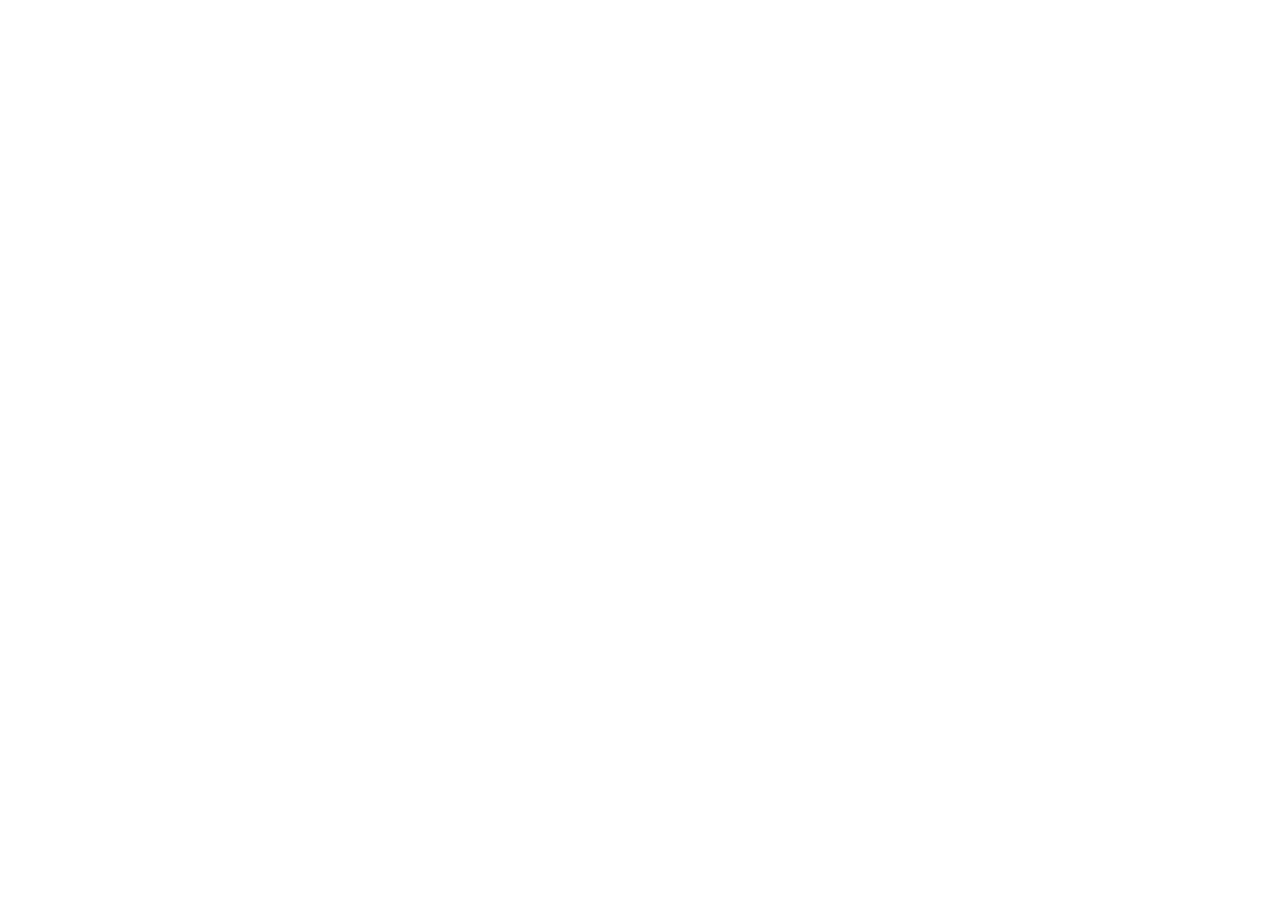
==== contact.html @ d3e40487 "Init : création du dépôt, arborescence des fichiers et structure html de base" ====
<!DOCTYPE html>
<html lang="fr">
<head>
<meta charset="UTF-8">
<meta name="viewport" content="width=device-width, initial-scale=1.0">
<title>AfriConnectSummit — contact</title>
<link rel="stylesheet" href="css/style.css">
</head>
<body>
<!-- Le contenu de la page sera ajoute ici -->
<script
src="https://cdn.jsdelivr.net/npm/bootstrap@5.3.0/dist/js/bootstrap.bundle.min.js"
></script>
<!-- Votre script JavaScript -->
<script src="js/main.js"></script>
</body>
</html>
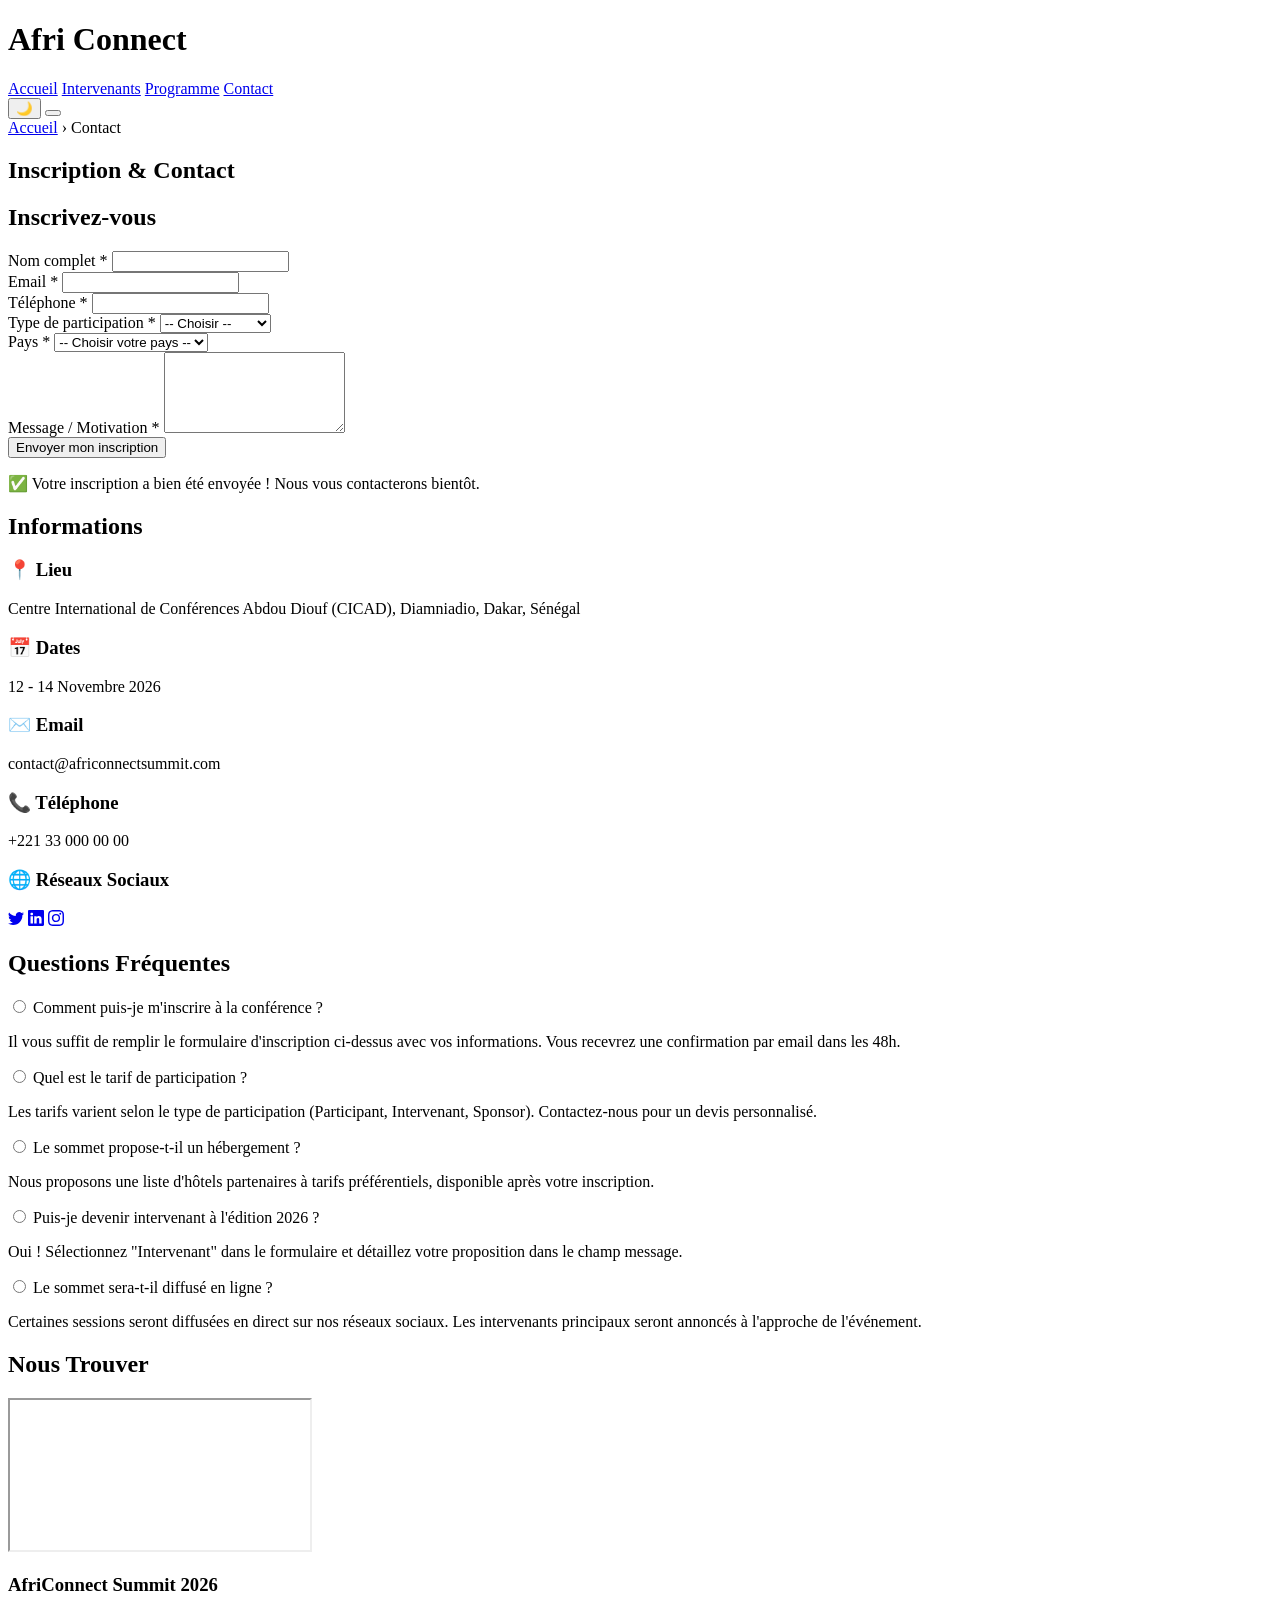
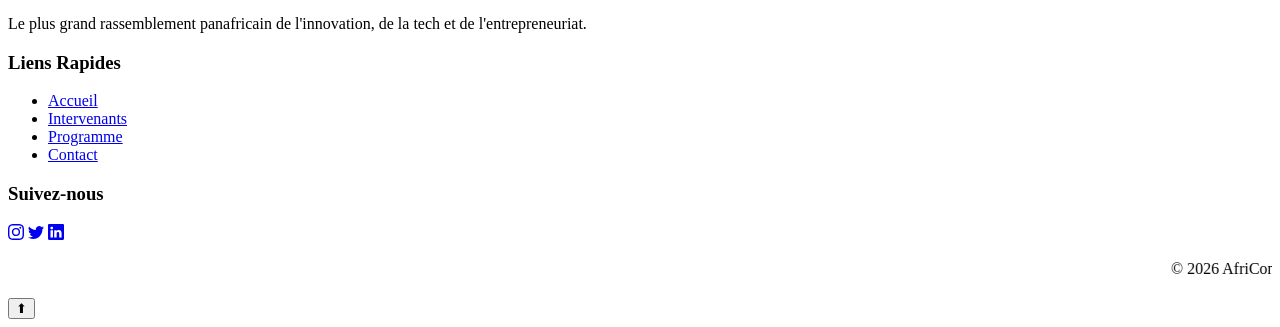
==== commit 17000c28: "HTML : structure complète des 5 pages avec sections et contenu texte" ====
--- a/contact.html
+++ b/contact.html
@@ -8,6 +8,300 @@
 </head>
 <body>
 <!-- Le contenu de la page sera ajoute ici -->
+ <header class="navbar" id="navbar">
+  <div class="navbar-container">
+
+    <!-- Logo -->
+     <!-- <img src="images/lg1.jpg.jpeg " width="70" height="70" alt=""> -->
+    <h1>Afri Connect</h1>
+
+    <!-- Liens de navigation (desktop) -->
+    <nav class="navbar-links" id="navbar-links">
+      <a href="index.html" class="nav-link active">Accueil</a>
+      <a href="intervenants.html" class="nav-link">Intervenants</a>
+      <a href="programme.html" class="nav-link">Programme</a>
+      <a href="contact.html" class="nav-link">Contact</a>
+    </nav>
+
+    <!-- Actions à droite : toggle theme + burger -->
+    <div class="navbar-actions">
+      <button class="theme-toggle" id="theme-toggle" aria-label="Changer de thème">
+        🌙
+      </button>
+
+      <button class="burger" id="burger" aria-label="Ouvrir le menu">
+        <span></span>
+        <span></span>
+        <span></span>
+      </button>
+    </div>
+
+  </div>
+</header>
+
+<section class="hero-interne" id="hero-interne">
+  <div class="hero-interne-contenu">
+     <nav class="fil-ariane" aria-label="fil d'ariane">
+      <a href="index.html">Accueil</a>
+      <span class="separateur-fil-ariane">›</span>
+      <span class="page-actuelle">Contact</span>
+    </nav>
+    <h1 class="hero-interne-titre">Inscription & Contact</h1>
+
+   
+  </div>
+</section>
+
+<section class="section-inscription" id="section-inscription">
+  <div class="conteneur-inscription">
+
+    <!-- Colonne gauche : formulaire -->
+    <div class="colonne-formulaire">
+      <h2>Inscrivez-vous</h2>
+
+      <form id="formulaire-inscription" novalidate>
+
+        <div class="groupe-champ">
+          <label for="nom-complet">Nom complet <span class="requis">*</span></label>
+          <input type="text" id="nom-complet" name="nom-complet" required>
+          <span class="message-erreur" id="erreur-nom"></span>
+        </div>
+
+        <div class="groupe-champ">
+          <label for="email">Email <span class="requis">*</span></label>
+          <input type="email" id="email" name="email" required>
+          <span class="message-erreur" id="erreur-email"></span>
+        </div>
+
+        <div class="groupe-champ">
+          <label for="telephone">Téléphone <span class="requis">*</span></label>
+          <input type="tel" id="telephone" name="telephone" required>
+          <span class="message-erreur" id="erreur-telephone"></span>
+        </div>
+
+        <div class="groupe-champ">
+          <label for="type-participation">Type de participation <span class="requis">*</span></label>
+          <select id="type-participation" name="type-participation" required>
+            <option value="">-- Choisir --</option>
+            <option value="participant">Participant</option>
+            <option value="intervenant">Intervenant</option>
+            <option value="sponsor">Sponsor</option>
+            <option value="media">Média / Presse</option>
+          </select>
+          <span class="message-erreur" id="erreur-participation"></span>
+        </div>
+
+        <div class="groupe-champ">
+          <label for="pays">Pays <span class="requis">*</span></label>
+          <select id="pays" name="pays" required>
+            <option value="">-- Choisir votre pays --</option>
+            <option value="senegal">Sénégal</option>
+            <option value="ghana">Ghana</option>
+            <option value="cote-ivoire">Côte d'Ivoire</option>
+            <option value="nigeria">Nigeria</option>
+            <option value="mali">Mali</option>
+            <option value="kenya">Kenya</option>
+            <option value="afrique-sud">Afrique du Sud</option>
+            <option value="maroc">Maroc</option>
+            <option value="cameroun">Cameroun</option>
+            <option value="rwanda">Rwanda</option>
+          </select>
+          <span class="message-erreur" id="erreur-pays"></span>
+        </div>
+
+        <div class="groupe-champ">
+          <label for="message">Message / Motivation <span class="requis">*</span></label>
+          <textarea id="message" name="message" rows="5" required></textarea>
+          <span class="message-erreur" id="erreur-message"></span>
+        </div>
+
+        <button type="submit" class="cta-button">Envoyer mon inscription</button>
+
+        <p class="message-succes" id="message-succes">
+          ✅ Votre inscription a bien été envoyée ! Nous vous contacterons bientôt.
+        </p>
+
+      </form>
+    </div>
+
+    <!-- Colonne droite : informations -->
+    <div class="colonne-informations">
+      <h2>Informations</h2>
+
+      <div class="bloc-info">
+        <h3>📍 Lieu</h3>
+        <p>Centre International de Conférences Abdou Diouf (CICAD), Diamniadio, Dakar, Sénégal</p>
+      </div>
+
+      <div class="bloc-info">
+        <h3>📅 Dates</h3>
+        <p>12 - 14 Novembre 2026</p>
+      </div>
+
+      <div class="bloc-info">
+        <h3>✉️ Email</h3>
+        <p>contact@africonnectsummit.com</p>
+      </div>
+
+      <div class="bloc-info">
+        <h3>📞 Téléphone</h3>
+        <p>+221 33 000 00 00</p>
+      </div>
+
+      <div class="bloc-info">
+        <h3>🌐 Réseaux Sociaux</h3>
+        <div class="reseaux-sociaux">
+         
+          <a href="#" class="icone-sociale" aria-label="Twitter"><svg xmlns="http://www.w3.org/2000/svg" width="16" height="16" fill="currentColor" class="bi bi-twitter" viewBox="0 0 16 16">
+  <path d="M5.026 15c6.038 0 9.341-5.003 9.341-9.334q.002-.211-.006-.422A6.7 6.7 0 0 0 16 3.542a6.7 6.7 0 0 1-1.889.518 3.3 3.3 0 0 0 1.447-1.817 6.5 6.5 0 0 1-2.087.793A3.286 3.286 0 0 0 7.875 6.03a9.32 9.32 0 0 1-6.767-3.429 3.29 3.29 0 0 0 1.018 4.382A3.3 3.3 0 0 1 .64 6.575v.045a3.29 3.29 0 0 0 2.632 3.218 3.2 3.2 0 0 1-.865.115 3 3 0 0 1-.614-.057 3.28 3.28 0 0 0 3.067 2.277A6.6 6.6 0 0 1 .78 13.58a6 6 0 0 1-.78-.045A9.34 9.34 0 0 0 5.026 15"/>
+</svg></a>
+          <a href="#" class="icone-sociale" aria-label="LinkedIn"><svg xmlns="http://www.w3.org/2000/svg" width="16" height="16" fill="currentColor" class="bi bi-linkedin" viewBox="0 0 16 16">
+  <path d="M0 1.146C0 .513.526 0 1.175 0h13.65C15.474 0 16 .513 16 1.146v13.708c0 .633-.526 1.146-1.175 1.146H1.175C.526 16 0 15.487 0 14.854zm4.943 12.248V6.169H2.542v7.225zm-1.2-8.212c.837 0 1.358-.554 1.358-1.248-.015-.709-.52-1.248-1.342-1.248S2.4 3.226 2.4 3.934c0 .694.521 1.248 1.327 1.248zm4.908 8.212V9.359c0-.216.016-.432.08-.586.173-.431.568-.878 1.232-.878.869 0 1.216.662 1.216 1.634v3.865h2.401V9.25c0-2.22-1.184-3.252-2.764-3.252-1.274 0-1.845.7-2.165 1.193v.025h-.016l.016-.025V6.169h-2.4c.03.678 0 7.225 0 7.225z"/>
+</svg></a>
+          <a href="#" class="icone-sociale" aria-label="Instagram"><svg xmlns="http://www.w3.org/2000/svg" width="16" height="16" fill="currentColor" class="bi bi-instagram" viewBox="0 0 16 16">
+  <path d="M8 0C5.829 0 5.556.01 4.703.048 3.85.088 3.269.222 2.76.42a3.9 3.9 0 0 0-1.417.923A3.9 3.9 0 0 0 .42 2.76C.222 3.268.087 3.85.048 4.7.01 5.555 0 5.827 0 8.001c0 2.172.01 2.444.048 3.297.04.852.174 1.433.372 1.942.205.526.478.972.923 1.417.444.445.89.719 1.416.923.51.198 1.09.333 1.942.372C5.555 15.99 5.827 16 8 16s2.444-.01 3.298-.048c.851-.04 1.434-.174 1.943-.372a3.9 3.9 0 0 0 1.416-.923c.445-.445.718-.891.923-1.417.197-.509.332-1.09.372-1.942C15.99 10.445 16 10.173 16 8s-.01-2.445-.048-3.299c-.04-.851-.175-1.433-.372-1.941a3.9 3.9 0 0 0-.923-1.417A3.9 3.9 0 0 0 13.24.42c-.51-.198-1.092-.333-1.943-.372C10.443.01 10.172 0 7.998 0zm-.717 1.442h.718c2.136 0 2.389.007 3.232.046.78.035 1.204.166 1.486.275.373.145.64.319.92.599s.453.546.598.92c.11.281.24.705.275 1.485.039.843.047 1.096.047 3.231s-.008 2.389-.047 3.232c-.035.78-.166 1.203-.275 1.485a2.5 2.5 0 0 1-.599.919c-.28.28-.546.453-.92.598-.28.11-.704.24-1.485.276-.843.038-1.096.047-3.232.047s-2.39-.009-3.233-.047c-.78-.036-1.203-.166-1.485-.276a2.5 2.5 0 0 1-.92-.598 2.5 2.5 0 0 1-.6-.92c-.109-.281-.24-.705-.275-1.485-.038-.843-.046-1.096-.046-3.233s.008-2.388.046-3.231c.036-.78.166-1.204.276-1.486.145-.373.319-.64.599-.92s.546-.453.92-.598c.282-.11.705-.24 1.485-.276.738-.034 1.024-.044 2.515-.045zm4.988 1.328a.96.96 0 1 0 0 1.92.96.96 0 0 0 0-1.92m-4.27 1.122a4.109 4.109 0 1 0 0 8.217 4.109 4.109 0 0 0 0-8.217m0 1.441a2.667 2.667 0 1 1 0 5.334 2.667 2.667 0 0 1 0-5.334"/>
+</svg></a>
+        </div>
+      </div>
+    </div>
+
+  </div>
+</section>
+
+<!-- FAQ -->
+
+<section class="faq" id="faq">
+  <div class="entete-section">
+    <h2>Questions Fréquentes</h2>
+  </div>
+
+  <div class="accordeon">
+
+    <div class="question">
+      <input type="radio" name="faq" id="q1" class="question-input">
+      <label for="q1" class="question-titre">
+        Comment puis-je m'inscrire à la conférence ?
+      </label>
+      <div class="question-reponse">
+        <p>Il vous suffit de remplir le formulaire d'inscription ci-dessus avec vos informations. Vous recevrez une confirmation par email dans les 48h.</p>
+      </div>
+    </div>
+
+    <div class="question">
+      <input type="radio" name="faq" id="q2" class="question-input">
+      <label for="q2" class="question-titre">
+        Quel est le tarif de participation ?
+      </label>
+      <div class="question-reponse">
+        <p>Les tarifs varient selon le type de participation (Participant, Intervenant, Sponsor). Contactez-nous pour un devis personnalisé.</p>
+      </div>
+    </div>
+
+    <div class="question">
+      <input type="radio" name="faq" id="q3" class="question-input">
+      <label for="q3" class="question-titre">
+        Le sommet propose-t-il un hébergement ?
+      </label>
+      <div class="question-reponse">
+        <p>Nous proposons une liste d'hôtels partenaires à tarifs préférentiels, disponible après votre inscription.</p>
+      </div>
+    </div>
+
+    <div class="question">
+      <input type="radio" name="faq" id="q4" class="question-input">
+      <label for="q4" class="question-titre">
+        Puis-je devenir intervenant à l'édition 2026 ?
+      </label>
+      <div class="question-reponse">
+        <p>Oui ! Sélectionnez "Intervenant" dans le formulaire et détaillez votre proposition dans le champ message.</p>
+      </div>
+    </div>
+
+    <div class="question">
+      <input type="radio" name="faq" id="q5" class="question-input">
+      <label for="q5" class="question-titre">
+        Le sommet sera-t-il diffusé en ligne ?
+      </label>
+      <div class="question-reponse">
+        <p>Certaines sessions seront diffusées en direct sur nos réseaux sociaux. Les intervenants principaux seront annoncés à l'approche de l'événement.</p>
+      </div>
+    </div>
+
+  </div>
+</section>
+
+<!-- localisation -->
+<section class="carte-localisation" id="carte-localisation">
+  <div class="entete-section">
+    <h2>Nous Trouver</h2>
+  </div>
+
+  <div class="conteneur-carte">
+    <iframe
+      src="https://www.google.com/maps/embed?pb=!1m18!1m12!1m3!1d123456.789!2d-17.4676!3d14.7167!2m3!1f0!2f0!3f0!3m2!1i1024!2i768!4f13.1!3m3!1m2!1s0x0%3A0x0!2zMTTCsDQzJzAwLjEiTiAxN8KwMjgnMDMuNCJX!5e0!3m2!1sfr!2ssn!4v1234567890"
+      class="google-map"
+      allowfullscreen=""
+      loading="lazy"
+      referrerpolicy="no-referrer-when-downgrade">
+    </iframe>
+  </div>
+</section>
+
+<!-- footer -->
+
+<footer class="pied-de-page" id="pied-de-page">
+  <div class="conteneur-footer">
+
+    <!-- Colonne 1 : À propos -->
+    <div class="colonne-footer">
+      <h3 class="titre-footer">AfriConnect Summit 2026</h3>
+      <p class="texte-footer">
+        Le plus grand rassemblement panafricain de l'innovation, de la tech et de l'entrepreneuriat.
+      </p>
+    </div>
+
+    <!-- Colonne 2 : Liens rapides -->
+    <div class="colonne-footer">
+      <h3 class="titre-footer">Liens Rapides</h3>
+      <ul class="liens-footer">
+        <li><a href="index.html">Accueil</a></li>
+        <li><a href="intervenants.html">Intervenants</a></li>
+        <li><a href="programme.html">Programme</a></li>
+        <li><a href="contact.html">Contact</a></li>
+      </ul>
+    </div>
+
+    <!-- Colonne 3 : Réseaux sociaux -->
+    <div class="colonne-footer">
+      <h3 class="titre-footer">Suivez-nous</h3>
+      <div class="reseaux-sociaux">
+        <a href="#"><svg xmlns="http://www.w3.org/2000/svg" width="16" height="16" fill="currentColor" class="bi bi-instagram" viewBox="0 0 16 16">
+  <path d="M8 0C5.829 0 5.556.01 4.703.048 3.85.088 3.269.222 2.76.42a3.9 3.9 0 0 0-1.417.923A3.9 3.9 0 0 0 .42 2.76C.222 3.268.087 3.85.048 4.7.01 5.555 0 5.827 0 8.001c0 2.172.01 2.444.048 3.297.04.852.174 1.433.372 1.942.205.526.478.972.923 1.417.444.445.89.719 1.416.923.51.198 1.09.333 1.942.372C5.555 15.99 5.827 16 8 16s2.444-.01 3.298-.048c.851-.04 1.434-.174 1.943-.372a3.9 3.9 0 0 0 1.416-.923c.445-.445.718-.891.923-1.417.197-.509.332-1.09.372-1.942C15.99 10.445 16 10.173 16 8s-.01-2.445-.048-3.299c-.04-.851-.175-1.433-.372-1.941a3.9 3.9 0 0 0-.923-1.417A3.9 3.9 0 0 0 13.24.42c-.51-.198-1.092-.333-1.943-.372C10.443.01 10.172 0 7.998 0zm-.717 1.442h.718c2.136 0 2.389.007 3.232.046.78.035 1.204.166 1.486.275.373.145.64.319.92.599s.453.546.598.92c.11.281.24.705.275 1.485.039.843.047 1.096.047 3.231s-.008 2.389-.047 3.232c-.035.78-.166 1.203-.275 1.485a2.5 2.5 0 0 1-.599.919c-.28.28-.546.453-.92.598-.28.11-.704.24-1.485.276-.843.038-1.096.047-3.232.047s-2.39-.009-3.233-.047c-.78-.036-1.203-.166-1.485-.276a2.5 2.5 0 0 1-.92-.598 2.5 2.5 0 0 1-.6-.92c-.109-.281-.24-.705-.275-1.485-.038-.843-.046-1.096-.046-3.233s.008-2.388.046-3.231c.036-.78.166-1.204.276-1.486.145-.373.319-.64.599-.92s.546-.453.92-.598c.282-.11.705-.24 1.485-.276.738-.034 1.024-.044 2.515-.045zm4.988 1.328a.96.96 0 1 0 0 1.92.96.96 0 0 0 0-1.92m-4.27 1.122a4.109 4.109 0 1 0 0 8.217 4.109 4.109 0 0 0 0-8.217m0 1.441a2.667 2.667 0 1 1 0 5.334 2.667 2.667 0 0 1 0-5.334"/>
+</svg></a>
+        <a href="#" ><svg xmlns="http://www.w3.org/2000/svg" width="16" height="16" fill="currentColor" class="bi bi-twitter" viewBox="0 0 16 16">
+  <path d="M5.026 15c6.038 0 9.341-5.003 9.341-9.334q.002-.211-.006-.422A6.7 6.7 0 0 0 16 3.542a6.7 6.7 0 0 1-1.889.518 3.3 3.3 0 0 0 1.447-1.817 6.5 6.5 0 0 1-2.087.793A3.286 3.286 0 0 0 7.875 6.03a9.32 9.32 0 0 1-6.767-3.429 3.29 3.29 0 0 0 1.018 4.382A3.3 3.3 0 0 1 .64 6.575v.045a3.29 3.29 0 0 0 2.632 3.218 3.2 3.2 0 0 1-.865.115 3 3 0 0 1-.614-.057 3.28 3.28 0 0 0 3.067 2.277A6.6 6.6 0 0 1 .78 13.58a6 6 0 0 1-.78-.045A9.34 9.34 0 0 0 5.026 15"/>
+</svg></a>
+        <a href="#" ><svg xmlns="http://www.w3.org/2000/svg" width="16" height="16" fill="currentColor" class="bi bi-linkedin" viewBox="0 0 16 16">
+  <path d="M0 1.146C0 .513.526 0 1.175 0h13.65C15.474 0 16 .513 16 1.146v13.708c0 .633-.526 1.146-1.175 1.146H1.175C.526 16 0 15.487 0 14.854zm4.943 12.248V6.169H2.542v7.225zm-1.2-8.212c.837 0 1.358-.554 1.358-1.248-.015-.709-.52-1.248-1.342-1.248S2.4 3.226 2.4 3.934c0 .694.521 1.248 1.327 1.248zm4.908 8.212V9.359c0-.216.016-.432.08-.586.173-.431.568-.878 1.232-.878.869 0 1.216.662 1.216 1.634v3.865h2.401V9.25c0-2.22-1.184-3.252-2.764-3.252-1.274 0-1.845.7-2.165 1.193v.025h-.016l.016-.025V6.169h-2.4c.03.678 0 7.225 0 7.225z"/>
+</svg></a>
+        
+      </div>
+    </div>
+
+  </div>
+
+  <!-- Copyright -->
+  <div class="copyright">
+    <marquee >
+    <p>&copy; <span id="annee-actuelle">2026</span> AfriConnect Summit. Tous droits réservés.</p>
+  </div>
+  </marquee>
+  <!-- Bouton retour en haut -->
+  <button class="bouton-retour-haut" id="bouton-retour-haut" aria-label="Retour en haut">
+    ⬆
+  </button>
+
+</footer>
 <script
 src="https://cdn.jsdelivr.net/npm/bootstrap@5.3.0/dist/js/bootstrap.bundle.min.js"
 ></script>
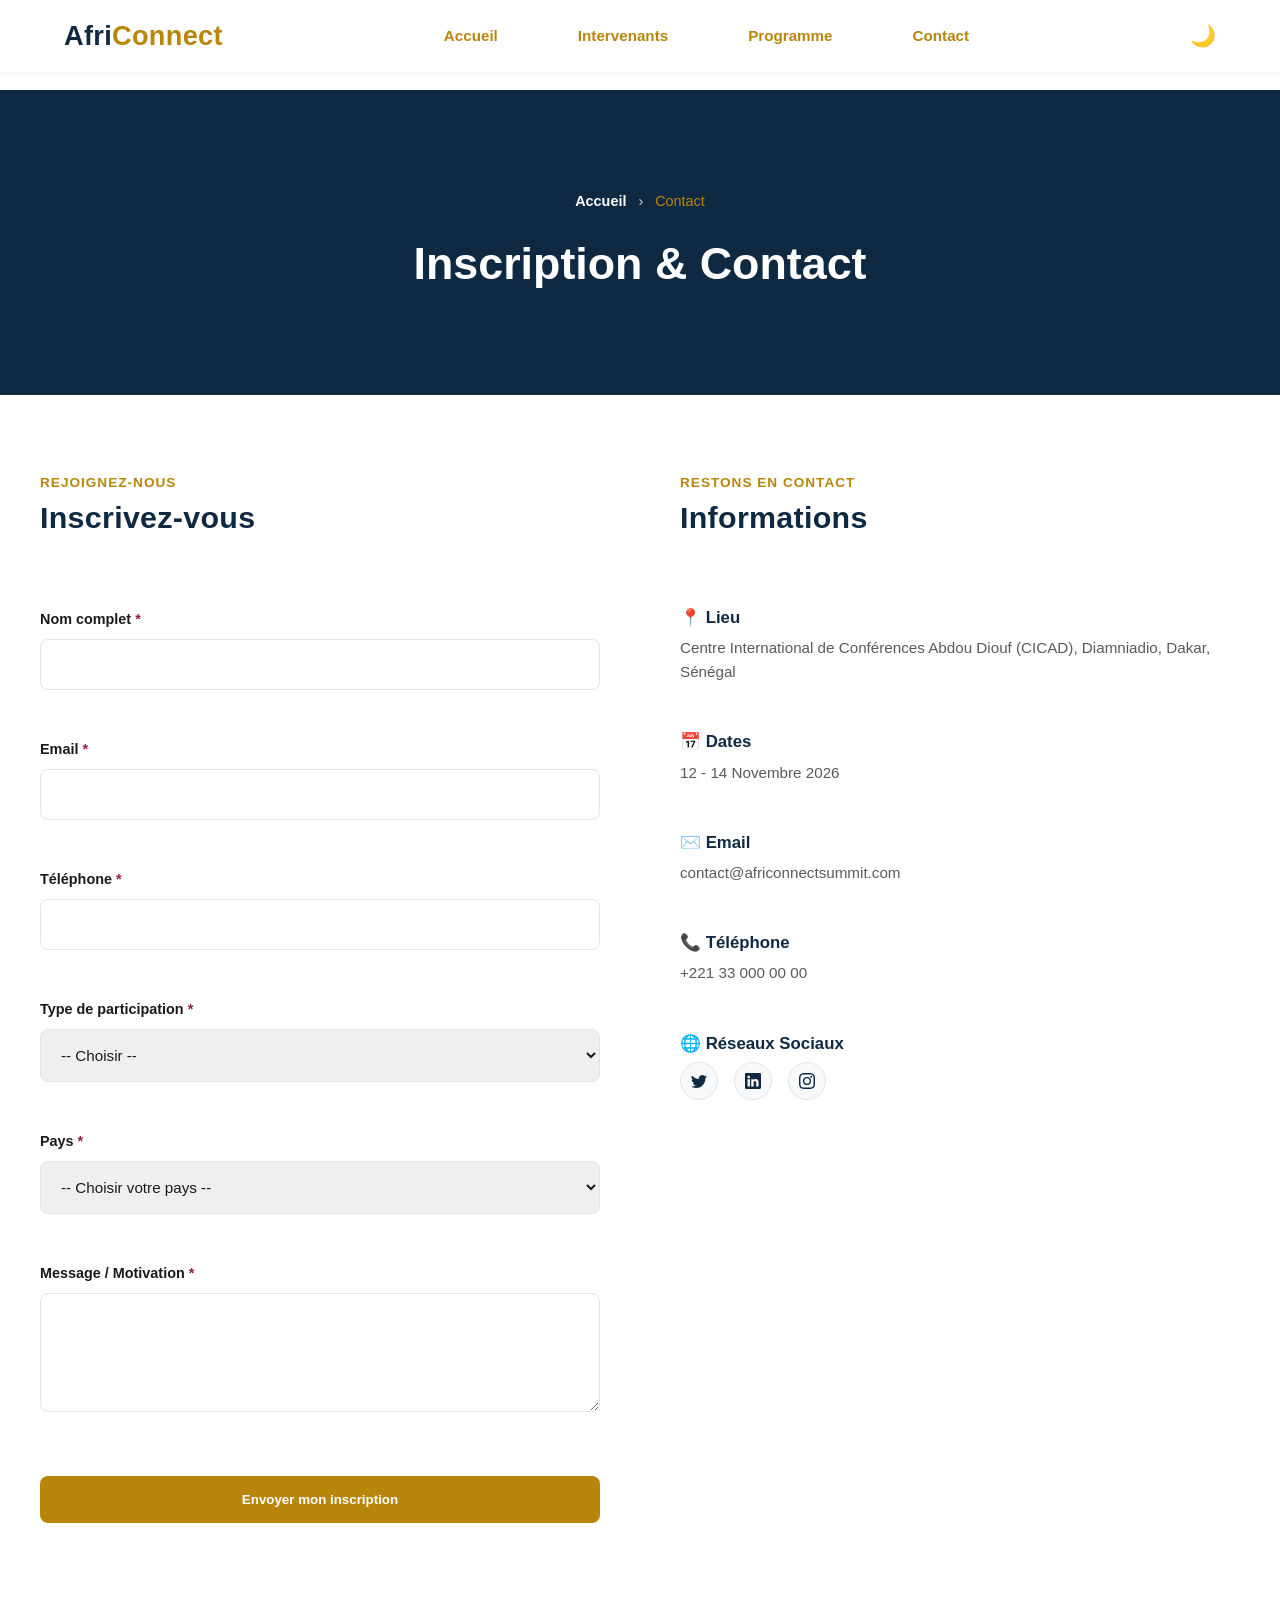
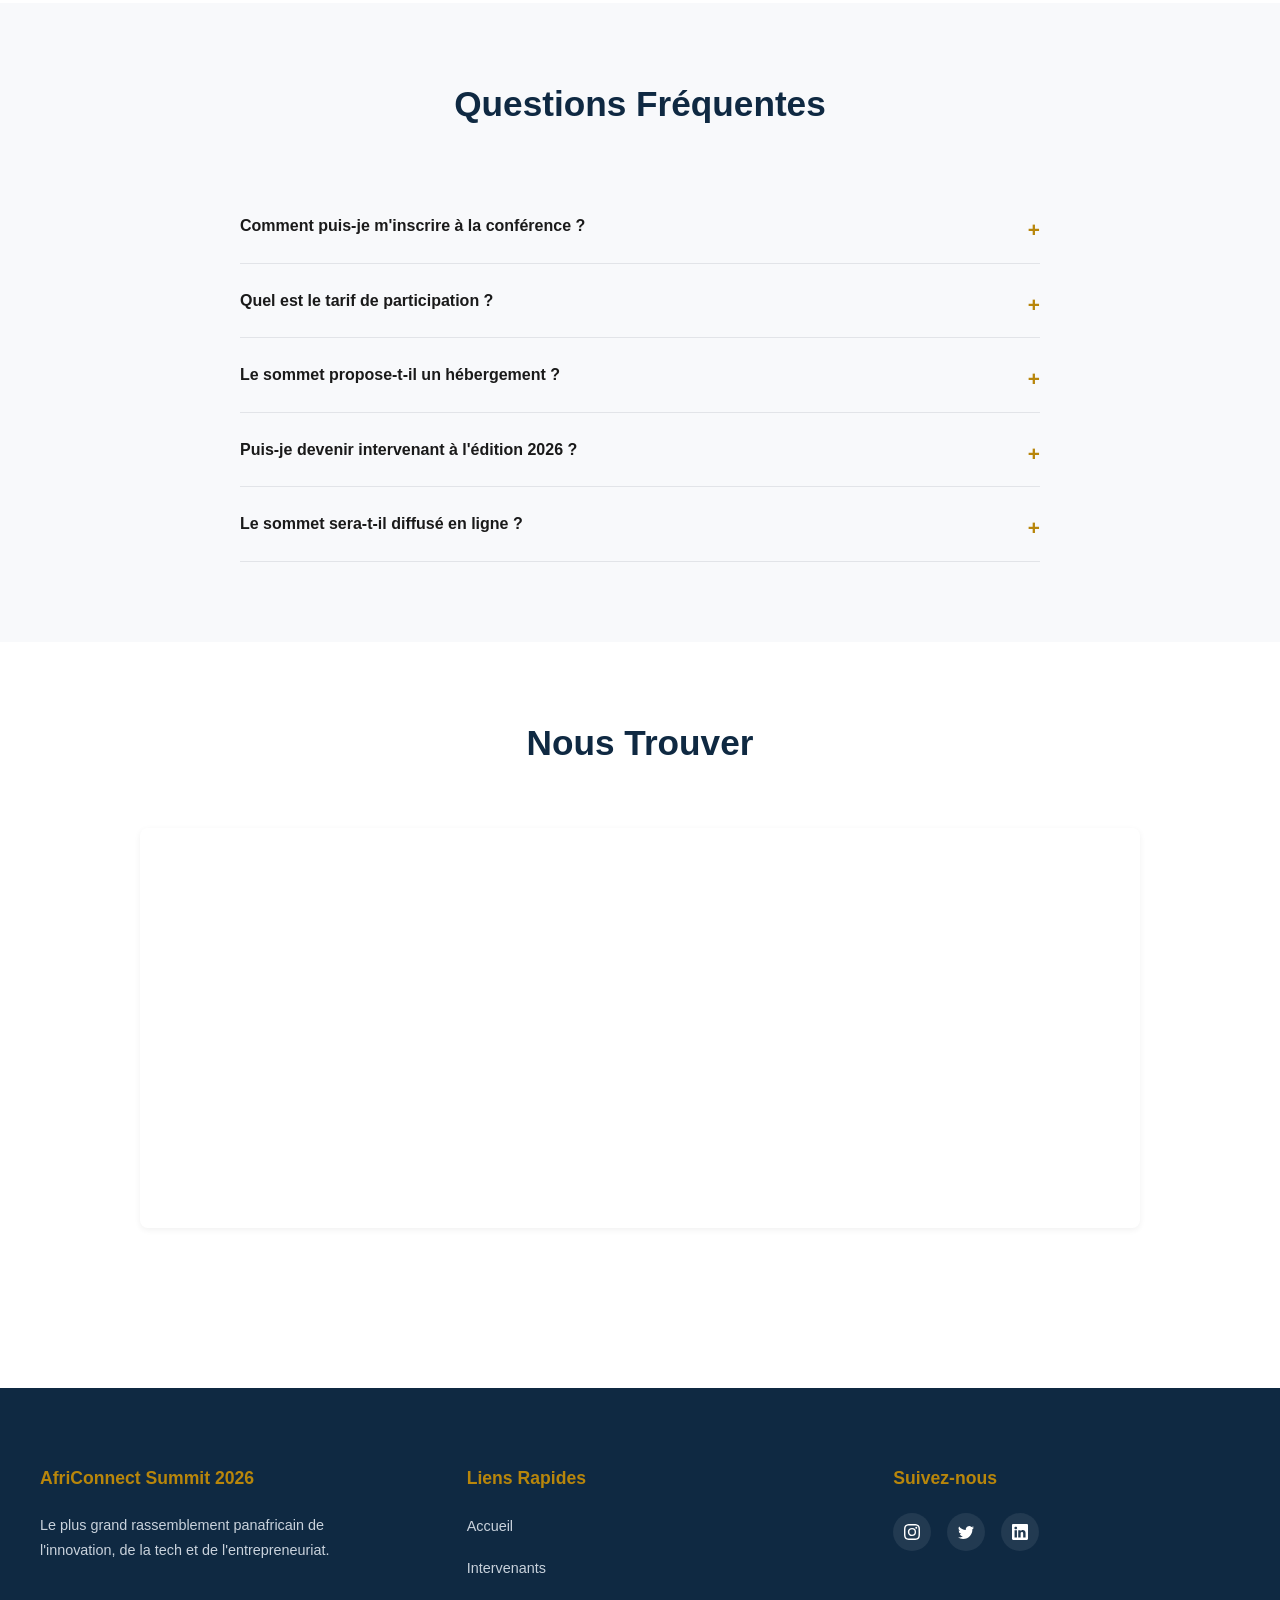
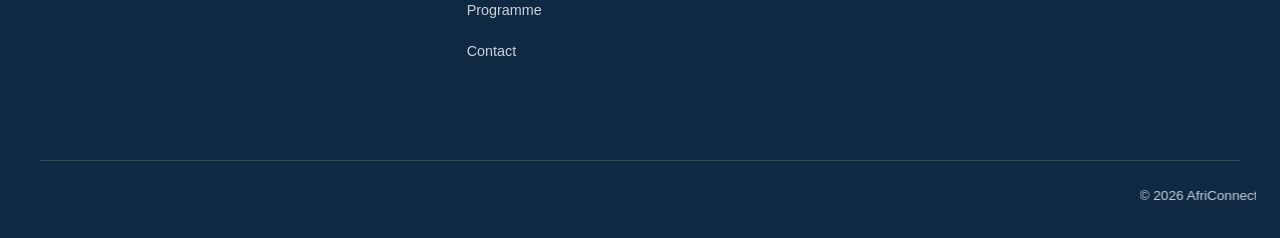
==== commit 654eedc5: "CSS : Variables CSS, Google Fonts et reset de base, - Navbar stylisée, Styles des sections principal" ====
--- a/contact.html
+++ b/contact.html
@@ -13,7 +13,8 @@
 
     <!-- Logo -->
      <!-- <img src="images/lg1.jpg.jpeg " width="70" height="70" alt=""> -->
-    <h1>Afri Connect</h1>
+    <!-- <h1>Afri Connect</h1> -->
+     <h1 class="navbar-logo"><span class="logo-afri">Afri</span><span class="logo-connect">Connect</span></h1>
 
     <!-- Liens de navigation (desktop) -->
     <nav class="navbar-links" id="navbar-links">
--- a/css/style.css
+++ b/css/style.css
@@ -0,0 +1,1391 @@
+/* ===== VARIABLES CSS ===== */
+:root {
+  --couleur-primaire: #0f2942;
+  --couleur-secondaire: #b8860b;
+  --couleur-accent: #9a1750;
+  --couleur-texte: #1a1a1a;
+  --couleur-texte-clair: #5a5a5a;
+  --couleur-fond: #ffffff;
+  --couleur-fond-alt: #f8f9fb;
+  --couleur-bordure: #e2e4e8;
+
+  --police-titres: 'Poppins', sans-serif;
+  --police-texte: 'Open Sans', sans-serif;
+
+  --espacement-xs: 8px;
+  --espacement-sm: 16px;
+  --espacement-md: 24px;
+  --espacement-lg: 48px;
+  --espacement-xl: 80px;
+
+  --rayon-bordure: 8px;
+  --transition-defaut: all 0.3s ease;
+  --ombre-defaut: 0 2px 6px rgba(0, 0, 0, 0.06);
+}
+
+@import url('https://fonts.googleapis.com/css2?family=Poppins:wght@400;600;700;800&family=Open+Sans:wght@400;500;600&display=swap');
+
+/* ===== RESET CSS ===== */
+* {
+  margin: 0;
+  padding: 0;
+  box-sizing: border-box;
+}
+
+html {
+  scroll-behavior: smooth;
+}
+
+body {
+  font-family: var(--police-texte);
+  color: var(--couleur-texte);
+  background-color: var(--couleur-fond);
+  line-height: 1.6;
+  overflow-x: hidden;
+  padding-top: 90px;
+}
+
+h1, h2, h3, h4, h5, h6 {
+  font-family: var(--police-titres);
+  color: var(--couleur-texte);
+  line-height: 1.2;
+}
+
+a {
+  text-decoration: none;
+  color: inherit;
+}
+
+ul, ol {
+  list-style: none;
+}
+
+img {
+  max-width: 100%;
+  display: block;
+}
+
+button {
+  font-family: var(--police-texte);
+  cursor: pointer;
+  border: none;
+  background: none;
+}
+
+input, select, textarea {
+  font-family: var(--police-texte);
+}
+
+/* ===== CONTENEUR GLOBAL ===== */
+.conteneur {
+  max-width: 1200px;
+  margin: 0 auto;
+  padding: 0 var(--espacement-md);
+}
+
+.entete-section {
+  text-align: center;
+  margin-bottom: var(--espacement-lg);
+}
+
+.entete-section h2 {
+  font-size: 2.2rem;
+  font-weight: 700;
+  color: var(--couleur-primaire);
+  position: relative;
+  display: inline-block;
+  padding-bottom: var(--espacement-sm);
+}
+
+
+
+/* ===== NAVBAR ===== */
+.navbar {
+  position: fixed;
+  top: 0;
+  left: 0;
+  width: 100%;
+  background-color: var(--couleur-fond);
+  box-shadow: var(--ombre-defaut);
+  z-index: 1000;
+  transition: var(--transition-defaut);
+}
+
+.navbar-container {
+  max-width: 1200px;
+  margin: 0 auto;
+  padding: var(--espacement-sm) var(--espacement-md);
+  display: flex;
+  align-items: center;
+  justify-content: space-between;
+}
+
+.navbar-logo {
+  font-family: var(--police-titres);
+  font-size: 1.7rem;
+  font-weight: 800;
+  letter-spacing: 0.3px;
+  margin: 0;
+  display: flex;
+  align-items: baseline;
+}
+
+.logo-afri {
+  color: var(--couleur-primaire);
+}
+
+.logo-connect {
+  color: var(--couleur-secondaire);
+}
+
+.navbar-links {
+  display: flex;
+  align-items: center;
+  gap: var(--espacement-lg);
+}
+
+.nav-link {
+  font-family: var(--police-texte);
+  font-weight: 600;
+  font-size: 0.95rem;
+  color: var(--couleur-secondaire);
+  padding: var(--espacement-xs) var(--espacement-sm);
+  border-radius: var(--rayon-bordure);
+  transition: var(--transition-defaut);
+}
+
+.nav-link:hover {
+  background-color: var(--couleur-fond-alt);
+  color: var(--couleur-primaire);
+}
+
+.navbar-actions {
+  display: flex;
+  align-items: center;
+  gap: var(--espacement-md);
+}
+
+.theme-toggle {
+  font-size: 1.3rem;
+  background: none;
+  color: var(--couleur-texte);
+  transition: var(--transition-defaut);
+}
+
+.theme-toggle:hover {
+  transform: scale(1.15);
+}
+
+.burger {
+  display: none;
+  flex-direction: column;
+  gap: 5px;
+  padding: var(--espacement-xs);
+}
+
+.burger span {
+  width: 26px;
+  height: 3px;
+  background-color: var(--couleur-texte);
+  border-radius: 2px;
+  transition: var(--transition-defaut);
+}
+
+@media (max-width: 768px) {
+  .navbar-links {
+    position: fixed;
+    top: 70px;
+    left: 0;
+    width: 100%;
+    background-color: var(--couleur-fond);
+    flex-direction: column;
+    gap: var(--espacement-md);
+    padding: var(--espacement-lg) 0;
+    transform: translateY(-150%);
+    opacity: 0;
+    transition: var(--transition-defaut);
+    box-shadow: var(--ombre-defaut);
+  }
+
+  .navbar-links.ouvert {
+    transform: translateY(0);
+    opacity: 1;
+  }
+
+  .burger {
+    display: flex;
+  }
+}
+
+/* ===== ANIMATION D'APPARITION AU CHARGEMENT ===== */
+@keyframes apparition {
+  from {
+    opacity: 0;
+    transform: translateY(30px);
+  }
+  to {
+    opacity: 1;
+    transform: translateY(0);
+  }
+}
+
+/* ===== HERO ASYMÉTRIQUE - PLEIN ÉCRAN ===== */
+.hero {
+  min-height: 100vh;
+  display: flex;
+  align-items: center;
+  background-color: var(--couleur-primaire);
+  color: #ffffff;
+  padding: var(--espacement-xl) var(--espacement-md);
+  box-sizing: border-box;
+}
+
+.hero-grid {
+  max-width: 1200px;
+  margin: 0 auto;
+  width: 100%;
+  display: grid;
+  grid-template-columns: 1.3fr 1fr;
+  gap: var(--espacement-xl);
+  align-items: center;
+}
+
+.hero-texte {
+  text-align: left;
+  animation: apparition 0.9s ease-out forwards;
+}
+
+.hero-visuel {
+  display: flex;
+  justify-content: center;
+  opacity: 0;
+  animation: apparition 0.9s ease-out 0.3s forwards;
+}
+
+.hero-date {
+  font-size: 0.95rem;
+  color: var(--couleur-secondaire);
+  font-weight: 600;
+  letter-spacing: 0.5px;
+  text-transform: uppercase;
+  margin-bottom: var(--espacement-md);
+}
+
+.hero-title {
+  font-size: 3.5rem;
+  font-weight: 800;
+  line-height: 1.1;
+  color: #ffffff;
+  margin-bottom: var(--espacement-md);
+}
+
+.hero-title-accent {
+  color: var(--couleur-secondaire);
+  font-style: italic;
+}
+
+.hero-subtitle {
+  font-size: 1.1rem;
+  color: #c9d2dc;
+  max-width: 480px;
+  margin-bottom: var(--espacement-lg);
+}
+
+.hero-buttons {
+  display: flex;
+  gap: var(--espacement-md);
+  flex-wrap: wrap;
+}
+
+.cta-button {
+  display: inline-block;
+  padding: var(--espacement-sm) var(--espacement-lg);
+  background-color: var(--couleur-secondaire);
+  color: #ffffff;
+  font-weight: 600;
+  border-radius: var(--rayon-bordure);
+  transition: var(--transition-defaut);
+}
+
+.cta-button:hover {
+  background-color: #96700a;
+  transform: translateY(-3px);
+}
+
+.cta-button-outline {
+  background-color: transparent;
+  border: 2px solid #ffffff;
+  color: #ffffff;
+}
+
+.cta-button-outline:hover {
+  background-color: #ffffff;
+  color: var(--couleur-primaire);
+}
+
+/* ===== COUNTDOWN ===== */
+.countdown {
+  display: grid;
+  grid-template-columns: repeat(2, 1fr);
+  gap: var(--espacement-lg);
+  padding: var(--espacement-lg);
+}
+
+.countdown-item {
+  display: flex;
+  flex-direction: column;
+  align-items: center;
+}
+
+.countdown-number {
+  font-size: 2.8rem;
+  font-weight: 800;
+  color: var(--couleur-secondaire);
+  font-family: var(--police-titres);
+  line-height: 1;
+}
+
+.countdown-label {
+  font-size: 0.85rem;
+  color: #c9d2dc;
+  margin-top: var(--espacement-xs);
+  text-transform: uppercase;
+  letter-spacing: 0.5px;
+}
+
+/* ===== RESPONSIVE HERO ===== */
+@media (max-width: 900px) {
+  .hero-grid {
+    grid-template-columns: 1fr;
+    text-align: center;
+  }
+
+  .hero-texte {
+    text-align: center;
+  }
+
+  .hero-subtitle {
+    margin-left: auto;
+    margin-right: auto;
+  }
+
+  .hero-buttons {
+    justify-content: center;
+    
+  }
+
+  .hero-title {
+    font-size: 2.2rem;
+  }
+
+  .hero-visuel {
+    margin-top: var(--espacement-lg);
+  }
+}
+
+
+/* ===== POURQUOI PARTICIPER - BENTO GRID ===== */
+.pourquoi-participer {
+  padding: var(--espacement-xl) var(--espacement-md);
+  background-color: var(--couleur-fond);
+}
+
+.pourquoi-participer .entete-section h3 {
+  font-size: 1.1rem;
+  font-weight: 600;
+  color: var(--couleur-texte-clair);
+  margin-top: var(--espacement-sm);
+}
+
+.conteneur-arguments {
+  max-width: 1100px;
+  margin: 0 auto;
+  display: grid;
+  grid-template-columns: 1.4fr 1fr;
+  grid-template-rows: repeat(2, auto);
+  gap: var(--espacement-md);
+}
+
+.argument {
+  background-color: var(--couleur-fond-alt);
+  border: 1px solid var(--couleur-bordure);
+  border-radius: var(--rayon-bordure);
+  padding: var(--espacement-lg);
+  transition: var(--transition-defaut);
+}
+
+.argument:hover {
+  transform: translateY(-6px);
+  box-shadow: var(--ombre-defaut);
+  border-color: var(--couleur-secondaire);
+}
+
+/* Première carte : grande, occupe 2 lignes à gauche */
+.argument:nth-child(1) {
+  grid-row: span 2;
+  display: flex;
+  flex-direction: column;
+  justify-content: center;
+  background-color: var(--couleur-primaire);
+  color: #ffffff;
+}
+
+.argument:nth-child(1) .argument-titre {
+  color: #ffffff;
+  font-size: 1.6rem;
+}
+
+.argument:nth-child(1) .argument-description {
+  color: #c9d2dc;
+}
+
+.argument:nth-child(1) .argument-icone {
+  font-size: 3.5rem;
+}
+
+/* 2e et 3e cartes : petites, empilées à droite */
+.argument:nth-child(2),
+.argument:nth-child(3) {
+  display: flex;
+  flex-direction: column;
+  justify-content: center;
+}
+
+.argument-icone {
+  font-size: 2.2rem;
+  margin-bottom: var(--espacement-sm);
+}
+
+.argument-titre {
+  color: var(--couleur-primaire);
+  margin-bottom: var(--espacement-sm);
+  font-size: 1.3rem;
+  font-weight: 700;
+}
+
+.argument-description {
+  color: var(--couleur-texte-clair);
+  font-size: 0.95rem;
+  line-height: 1.6;
+}
+
+/* ===== RESPONSIVE ===== */
+@media (max-width: 768px) {
+  .conteneur-arguments {
+    grid-template-columns: 1fr;
+  }
+
+  .argument:nth-child(1) {
+    grid-row: auto;
+  }
+}
+
+/* ===== INTERVENANTS VEDETTES ===== */
+.intervenants-vedettes {
+  padding: var(--espacement-xl) var(--espacement-md);
+  background-color: var(--couleur-fond-alt);
+}
+
+.grille-intervenants {
+  max-width: 1200px;
+  margin: 0 auto;
+  display: grid;
+  grid-template-columns: repeat(4, 1fr);
+  gap: var(--espacement-lg);
+  margin-bottom: var(--espacement-xl);
+}
+
+.carte-intervenant {
+  background-color: var(--couleur-fond);
+  border-radius: var(--rayon-bordure);
+  overflow: hidden;
+  text-align: center;
+  border: 1px solid var(--couleur-bordure);
+  transition: var(--transition-defaut);
+}
+
+.carte-intervenant:hover {
+  transform: translateY(-8px);
+  box-shadow: var(--ombre-defaut);
+  border-color: var(--couleur-secondaire);
+}
+
+.photo-intervenant {
+  width: 100%;
+  height: 220px;
+  object-fit: cover; 
+  /* pour photo yi norml */
+}
+
+.nom-intervenant {
+  margin-top: var(--espacement-md);
+  color: var(--couleur-primaire);
+  font-size: 1.1rem;
+  font-weight: 700;
+}
+
+.titre-intervenant {
+  color: var(--couleur-texte-clair);
+  font-size: 0.85rem;
+  padding: 0 var(--espacement-sm);
+  margin-top: var(--espacement-xs);
+  min-height: 40px;
+}
+
+.pays-intervenant {
+  font-size: 0.85rem;
+  color: var(--couleur-texte);
+  font-weight: 600;
+  margin: var(--espacement-sm) 0 var(--espacement-md);
+}
+
+/* ===== BOUTON VOIR TOUS ===== */
+.bouton-voir-tous {
+  text-align: center;
+}
+
+/* ===== RESPONSIVE ===== */
+@media (max-width: 1024px) {
+  .grille-intervenants {
+    grid-template-columns: repeat(2, 1fr);
+  }
+}
+
+@media (max-width: 600px) {
+  .grille-intervenants {
+    grid-template-columns: 1fr;
+  }
+}
+
+
+/* ===== SPONSORS ===== */
+.sponsors {
+  padding: var(--espacement-xl) var(--espacement-md);
+  background-color: var(--couleur-fond);
+}
+
+.niveau-sponsors {
+  max-width: 1100px;
+  margin: 0 auto var(--espacement-xl);
+  text-align: center;
+}
+
+.niveau-sponsors:last-child {
+  margin-bottom: 0;
+}
+
+.titre-niveau {
+  font-size: 1.2rem;
+  font-weight: 700;
+  color: var(--couleur-primaire);
+  margin-bottom: var(--espacement-lg);
+  text-transform: uppercase;
+  letter-spacing: 1px;
+}
+
+.conteneur-logos {
+  display: flex;
+  flex-wrap: wrap;
+  justify-content: center;
+  align-items: center;
+  gap: var(--espacement-lg);
+}
+
+.logo-sponsor {
+  background-color: var(--couleur-fond-alt);
+  border: 1px solid var(--couleur-bordure);
+  border-radius: var(--rayon-bordure);
+  display: flex;
+  align-items: center;
+  justify-content: center;
+  padding: var(--espacement-md);
+  transition: var(--transition-defaut);
+  overflow: hidden;
+}
+
+.logo-sponsor img {
+  width: 100%;
+  height: 100%;
+  object-fit: contain;
+}
+
+.logo-sponsor:hover {
+  transform: translateY(-6px);
+  box-shadow: var(--ombre-defaut);
+  border-color: var(--couleur-secondaire);
+}
+
+/* ===== NIVEAU OR : le plus grand ===== */
+.niveau-or .titre-niveau {
+  color: var(--couleur-secondaire);
+  font-size: 1.4rem;
+}
+
+.logo-or {
+  width: 220px;
+  height: 140px;
+}
+
+/* ===== NIVEAU ARGENT : taille moyenne ===== */
+.logo-argent {
+  width: 160px;
+  height: 100px;
+}
+
+/* ===== NIVEAU BRONZE : le plus petit ===== */
+.logo-bronze {
+  width: 110px;
+  height: 100px;
+}
+
+/* ===== RESPONSIVE ===== */
+@media (max-width: 768px) {
+  .logo-or {
+    width: 160px;
+    height: 100px;
+  }
+
+  .logo-argent {
+    width: 130px;
+    height: 80px;
+  }
+
+  .logo-bronze {
+    width: 90px;
+    height: 60px;
+  }
+}
+
+
+/* ===== FOOTER ===== */
+.pied-de-page {
+  background-color: var(--couleur-primaire);
+  color: #ffffff;
+  padding: var(--espacement-xl) var(--espacement-md) var(--espacement-md);
+  margin-top: var(--espacement-xl);
+  position: relative;
+}
+
+.conteneur-footer {
+  max-width: 1200px;
+  margin: 0 auto;
+  display: flex;
+  justify-content: space-between;
+  flex-wrap: wrap;
+  gap: var(--espacement-xl);
+  padding-bottom: var(--espacement-xl);
+  border-bottom: 1px solid rgba(255, 255, 255, 0.15);
+}
+
+.colonne-footer {
+  flex: 1 1 250px;
+}
+
+.titre-footer {
+  color: var(--couleur-secondaire);
+  font-size: 1.1rem;
+  margin-bottom: var(--espacement-md);
+}
+
+.texte-footer {
+  color: #c9d2dc;
+  font-size: 0.9rem;
+  line-height: 1.7;
+}
+
+.liens-footer li {
+  margin-bottom: var(--espacement-sm);
+}
+
+.liens-footer a {
+  color: #c9d2dc;
+  font-size: 0.9rem;
+  transition: var(--transition-defaut);
+}
+
+.liens-footer a:hover {
+  color: var(--couleur-secondaire);
+}
+
+/* ===== RÉSEAUX SOCIAUX ===== */
+.reseaux-sociaux {
+  display: flex;
+  gap: var(--espacement-sm);
+}
+
+.reseaux-sociaux a {
+  width: 38px;
+  height: 38px;
+  display: flex;
+  align-items: center;
+  justify-content: center;
+  background-color: rgba(255, 255, 255, 0.08);
+  border-radius: 50%;
+  color: #ffffff;
+  transition: var(--transition-defaut);
+}
+
+.reseaux-sociaux a:hover {
+  background-color: var(--couleur-secondaire);
+  transform: translateY(-4px);
+}
+
+/* ===== COPYRIGHT ===== */
+.copyright {
+  text-align: center;
+  padding-top: var(--espacement-md);
+}
+
+.copyright p {
+  color: #c9d2dc;
+  font-size: 0.85rem;
+}
+
+/* ===== BOUTON RETOUR EN HAUT ===== */
+.bouton-retour-haut {
+  position: fixed;
+  bottom: 30px;
+  right: 30px;
+  width: 48px;
+  height: 48px;
+  background-color: var(--couleur-secondaire);
+  color: #ffffff;
+  border-radius: 50%;
+  display: flex;
+  align-items: center;
+  justify-content: center;
+  font-size: 1.2rem;
+  box-shadow: var(--ombre-defaut);
+  opacity: 0;
+  visibility: hidden;
+  transition: var(--transition-defaut);
+  
+}
+
+.bouton-retour-haut.visible {
+  opacity: 1;
+  visibility: visible;
+}
+
+.bouton-retour-haut:hover {
+  background-color: #96700a;
+  transform: translateY(-4px);
+}
+
+@media (max-width: 768px) {
+  .conteneur-footer {
+    flex-direction: column;
+    gap: var(--espacement-lg);
+  }
+}
+
+
+/* ===== HERO INTERNE ===== */
+.hero-interne {
+  background-color: var(--couleur-primaire);
+  color: #ffffff;
+  padding: calc(var(--espacement-xl) + 20px) var(--espacement-md) var(--espacement-xl);
+  text-align: center;
+}
+
+.hero-interne-contenu {
+  max-width: 800px;
+  margin: 0 auto;
+}
+
+.fil-ariane {
+  font-size: 0.9rem;
+  color: #c9d2dc;
+  margin-bottom: var(--espacement-md);
+}
+
+.fil-ariane a {
+  color: #ffffff;
+  font-weight: 600;
+  transition: var(--transition-defaut);
+}
+
+.fil-ariane a:hover {
+  color: var(--couleur-secondaire);
+}
+
+.separateur-fil-ariane {
+  margin: 0 var(--espacement-xs);
+  color: #c9d2dc;
+}
+
+.page-actuelle {
+  color: var(--couleur-secondaire);
+}
+
+.hero-interne-titre {
+  font-size: 2.8rem;
+  color: #ffffff;
+  margin-bottom: var(--espacement-md);
+}
+
+.hero-interne-contenu h2 {
+  font-size: 1.3rem;
+  color: var(--couleur-secondaire);
+  font-weight: 600;
+  margin-bottom: var(--espacement-sm);
+}
+
+.hero-interne-contenu h3 {
+  font-size: 1rem;
+  color: #c9d2dc;
+  font-weight: 400;
+  line-height: 1.7;
+}
+
+/* ===== FILTRES INTERVENANTS ===== */
+.filtres-intervenants {
+  padding: var(--espacement-lg) var(--espacement-md);
+  background-color: var(--couleur-fond);
+  border-bottom: 1px solid var(--couleur-bordure);
+}
+
+.boutons-filtre {
+  max-width: 1200px;
+  margin: 0 auto;
+  display: flex;
+  justify-content: center;
+  flex-wrap: wrap;
+  gap: var(--espacement-sm);
+}
+
+.filtre-btn {
+  padding: var(--espacement-xs) var(--espacement-md);
+  font-size: 0.9rem;
+  font-weight: 600;
+  color: var(--couleur-texte);
+  background-color: var(--couleur-fond-alt);
+  border: 1px solid var(--couleur-bordure);
+  border-radius: 30px;
+  transition: var(--transition-defaut);
+}
+
+.filtre-btn:hover {
+  border-color: var(--couleur-secondaire);
+  color: var(--couleur-secondaire);
+}
+
+.filtre-btn.actif {
+  background-color: var(--couleur-secondaire);
+  color: #ffffff;
+  border-color: var(--couleur-secondaire);
+}
+
+/* ===== GRILLE INTERVENANTS (page) ===== */
+.grille-intervenants-page {
+  padding: var(--espacement-xl) var(--espacement-md);
+  background-color: var(--couleur-fond);
+}
+
+.conteneur-grille-intervenants {
+  max-width: 1200px;
+  margin: 0 auto;
+  display: grid;
+  grid-template-columns: repeat(3, 1fr);
+  gap: var(--espacement-lg);
+}
+
+.conteneur-grille-intervenants .carte-intervenant {
+  background-color: var(--couleur-fond-alt);
+  border-radius: var(--rayon-bordure);
+  overflow: hidden;
+  text-align: center;
+  border: 1px solid var(--couleur-bordure);
+  transition: var(--transition-defaut);
+}
+
+.conteneur-grille-intervenants .carte-intervenant:hover {
+  transform: translateY(-8px);
+  box-shadow: var(--ombre-defaut);
+  border-color: var(--couleur-secondaire);
+}
+
+.conteneur-grille-intervenants .photo-intervenant {
+  width: 100%;
+  height: 270px;
+  object-fit: cover;
+}
+
+.conteneur-grille-intervenants .nom-intervenant {
+  margin-top: var(--espacement-md);
+  color: var(--couleur-primaire);
+  font-size: 1.1rem;
+  font-weight: 700;
+}
+
+.conteneur-grille-intervenants .specialite-intervenant {
+  color: var(--couleur-secondaire);
+  font-size: 0.9rem;
+  font-weight: 600;
+  margin-top: var(--espacement-xs);
+}
+
+.conteneur-grille-intervenants .pays-intervenant {
+  color: var(--couleur-texte-clair);
+  font-size: 0.85rem;
+  margin: var(--espacement-sm) 0 var(--espacement-md);
+}
+
+/* Carte cachée par le filtre */
+.carte-intervenant.cachee {
+  display: none;
+}
+
+/* ===== RESPONSIVE ===== */
+@media (max-width: 1024px) {
+  .conteneur-grille-intervenants {
+    grid-template-columns: repeat(2, 1fr);
+  }
+}
+
+@media (max-width: 600px) {
+  .conteneur-grille-intervenants {
+    grid-template-columns: 1fr;
+  }
+
+  .hero-interne-titre {
+    font-size: 2rem;
+  }
+}
+
+
+
+/* ===== ONGLETS PROGRAMME ===== */
+.programme-jours {
+  max-width: 1200px;
+  margin: 0 auto;
+  padding: var(--espacement-xl) var(--espacement-md);
+}
+
+.onglets-boutons {
+  display: flex;
+  justify-content: center;
+  gap: var(--espacement-md);
+  margin-bottom: var(--espacement-lg);
+  border-bottom: 2px solid var(--couleur-bordure);
+}
+
+.onglet-btn {
+  padding: var(--espacement-sm) var(--espacement-lg);
+  font-size: 1rem;
+  font-weight: 600;
+  color: var(--couleur-texte-clair);
+  border-bottom: 3px solid transparent;
+  transition: var(--transition-defaut);
+}
+
+.onglet-btn:hover {
+  color: var(--couleur-primaire);
+}
+
+.onglet-btn.actif {
+  color: var(--couleur-primaire);
+  border-bottom: 3px solid var(--couleur-secondaire);
+}
+
+/* Cacher les onglets inactifs */
+.onglet-contenu {
+  display: none;
+}
+
+.onglet-contenu.actif {
+  display: block;
+}
+
+/* ===== TABLEAU PLANNING ===== */
+.tableau-planning {
+  width: 100%;
+  border-collapse: collapse;
+  background-color: var(--couleur-fond);
+  box-shadow: var(--ombre-defaut);
+  border-radius: var(--rayon-bordure);
+  overflow: hidden;
+}
+
+.tableau-planning thead {
+  background-color: var(--couleur-primaire);
+}
+
+.tableau-planning th {
+  color: #ffffff;
+  padding: var(--espacement-md);
+  text-align: left;
+  font-size: 0.9rem;
+}
+
+.tableau-planning td {
+  padding: var(--espacement-md);
+  border-bottom: 1px solid var(--couleur-bordure);
+  font-size: 0.95rem;
+  color: var(--couleur-texte);
+}
+
+.tableau-planning .ligne-paire {
+  background-color: var(--couleur-fond-alt);
+}
+
+.tableau-planning .ligne-impaire {
+  background-color: var(--couleur-fond);
+}
+
+.tableau-planning tbody tr:hover {
+  background-color: #eef1f5;
+}
+
+/* ===== SECTION THÉMATIQUES ===== */
+.thematiques {
+  padding: var(--espacement-xl) var(--espacement-md);
+  background-color: var(--couleur-fond-alt);
+}
+
+.grille-thematiques {
+  max-width: 1000px;
+  margin: 0 auto;
+  display: grid;
+  grid-template-columns: repeat(2, 1fr);
+  gap: var(--espacement-lg);
+}
+
+.carte-thematique {
+  background-color: var(--couleur-fond);
+  border: 1px solid var(--couleur-bordure);
+  border-radius: var(--rayon-bordure);
+  padding: var(--espacement-lg);
+  text-align: center;
+  transition: var(--transition-defaut);
+
+  /* état de départ pour animation au scroll */
+  opacity: 1;
+  transform: translateY(30px);
+}
+
+.carte-thematique.visible {
+  opacity: 1;
+  transform: translateY(0);
+}
+
+.carte-thematique:hover {
+  transform: translateY(-8px);
+  box-shadow: var(--ombre-defaut);
+  border-color: var(--couleur-secondaire);
+}
+
+.thematique-icone {
+  font-size: 2.5rem;
+  margin-bottom: var(--espacement-sm);
+}
+
+.thematique-titre {
+  color: var(--couleur-primaire);
+  margin-bottom: var(--espacement-sm);
+  font-size: 1.2rem;
+  font-weight: 700;
+}
+
+.thematique-description {
+  color: var(--couleur-texte-clair);
+  font-size: 0.95rem;
+  line-height: 1.6;
+}
+
+/* ===== RESPONSIVE ===== */
+@media (max-width: 768px) {
+  .grille-thematiques {
+    grid-template-columns: 1fr;
+  }
+
+  .tableau-planning {
+    font-size: 0.85rem;
+  }
+
+  .tableau-planning th,
+  .tableau-planning td {
+    padding: var(--espacement-sm);
+  }
+
+  .onglets-boutons {
+    gap: var(--espacement-sm);
+  }
+
+  .onglet-btn {
+    padding: var(--espacement-xs) var(--espacement-sm);
+    font-size: 0.85rem;
+  }
+}
+
+
+/* ===== SECTION INSCRIPTION ===== */
+.section-inscription {
+  padding: var(--espacement-xl) var(--espacement-md);
+  background-color: var(--couleur-fond);
+}
+
+.conteneur-inscription {
+  max-width: 1200px;
+  margin: 0 auto;
+  display: flex;
+  gap: var(--espacement-xl);
+}
+
+.colonne-formulaire,
+.colonne-informations {
+  flex: 1;
+}
+
+.colonne-formulaire h2,
+.colonne-informations h2 {
+  color: var(--couleur-primaire);
+  font-size: 1.8rem;
+  margin-bottom: var(--espacement-lg);
+}
+
+/* ===== FORMULAIRE ===== */
+.groupe-champ {
+  margin-bottom: var(--espacement-md);
+  display: flex;
+  flex-direction: column;
+}
+
+.groupe-champ label {
+  font-weight: 600;
+  font-size: 0.9rem;
+  color: var(--couleur-texte);
+  margin-bottom: var(--espacement-xs);
+}
+
+.requis {
+  color: var(--couleur-accent);
+}
+
+.groupe-champ input,
+.groupe-champ select,
+.groupe-champ textarea {
+  padding: var(--espacement-sm);
+  border: 1px solid var(--couleur-bordure);
+  border-radius: var(--rayon-bordure);
+  font-size: 0.95rem;
+  color: var(--couleur-texte);
+  transition: var(--transition-defaut);
+}
+
+.groupe-champ input:focus,
+.groupe-champ select:focus,
+.groupe-champ textarea:focus {
+  outline: none;
+  border-color: var(--couleur-primaire);
+}
+
+/* États de validation */
+.groupe-champ input.valide,
+.groupe-champ select.valide,
+.groupe-champ textarea.valide {
+  border-color: #2e7d32;
+}
+
+.groupe-champ input.invalide,
+.groupe-champ select.invalide,
+.groupe-champ textarea.invalide {
+  border-color: #c62828;
+}
+
+.message-erreur {
+  color: #c62828;
+  font-size: 0.8rem;
+  margin-top: var(--espacement-xs);
+  min-height: 16px;
+}
+
+.message-succes {
+  display: none;
+  background-color: #e8f5e9;
+  color: #2e7d32;
+  padding: var(--espacement-sm);
+  border-radius: var(--rayon-bordure);
+  margin-top: var(--espacement-md);
+  font-size: 0.9rem;
+  text-align: center;
+}
+
+.message-succes.visible {
+  display: block;
+}
+
+#formulaire-inscription button[type="submit"] {
+  width: 100%;
+  margin-top: var(--espacement-sm);
+}
+
+/* ===== COLONNE INFORMATIONS ===== */
+.bloc-info {
+  margin-bottom: var(--espacement-lg);
+}
+
+.bloc-info h3 {
+  color: var(--couleur-primaire);
+  font-size: 1.05rem;
+  margin-bottom: var(--espacement-xs);
+}
+
+.bloc-info p {
+  color: var(--couleur-texte-clair);
+  font-size: 0.95rem;
+  line-height: 1.6;
+}
+
+.colonne-informations .reseaux-sociaux {
+  display: flex;
+  gap: var(--espacement-sm);
+}
+
+.colonne-informations .icone-sociale {
+  width: 38px;
+  height: 38px;
+  display: flex;
+  align-items: center;
+  justify-content: center;
+  background-color: var(--couleur-fond-alt);
+  border: 1px solid var(--couleur-bordure);
+  border-radius: 50%;
+  color: var(--couleur-primaire);
+  transition: var(--transition-defaut);
+}
+
+.colonne-informations .icone-sociale:hover {
+  background-color: var(--couleur-secondaire);
+  color: #ffffff;
+  border-color: var(--couleur-secondaire);
+}
+
+/*  FAQ ACCORDÉON CSS  */
+.faq {
+  padding: var(--espacement-xl) var(--espacement-md);
+  background-color: var(--couleur-fond-alt);
+}
+
+.accordeon {
+  max-width: 800px;
+  margin: 0 auto;
+}
+
+.question {
+  border-bottom: 1px solid var(--couleur-bordure);
+}
+
+.question-input {
+  display: none;
+}
+
+.question-titre {
+  display: block;
+  padding: var(--espacement-md) 0;
+  font-weight: 600;
+  color: var(--couleur-texte);
+  cursor: pointer;
+  position: relative;
+  transition: var(--transition-defaut);
+}
+
+.question-titre::after {
+  content: '+';
+  position: absolute;
+  right: 0;
+  top: var(--espacement-md);
+  font-size: 1.3rem;
+  color: var(--couleur-secondaire);
+  transition: var(--transition-defaut);
+}
+
+.question-titre:hover {
+  color: var(--couleur-primaire);
+}
+
+.question-reponse {
+  max-height: 0;
+  overflow: hidden;
+  transition: max-height 0.4s ease;
+}
+
+.question-reponse p {
+  padding-bottom: var(--espacement-md);
+  color: var(--couleur-texte-clair);
+  font-size: 0.95rem;
+  line-height: 1.7;
+}
+
+/* Ouverture de l'accordéon au clic (radio checked) */
+.question-input:checked ~ .question-reponse {
+  max-height: 300px;
+}
+
+.question-input:checked ~ .question-titre::after {
+  content: '−';
+}
+
+/* ===== CARTE GOOGLE MAPS ===== */
+.carte-localisation {
+  padding: var(--espacement-xl) var(--espacement-md);
+  background-color: var(--couleur-fond);
+}
+
+.conteneur-carte {
+  max-width: 1000px;
+  margin: 0 auto;
+  border-radius: var(--rayon-bordure);
+  overflow: hidden;
+  box-shadow: var(--ombre-defaut);
+}
+
+.google-map {
+  width: 100%;
+  height: 400px;
+  border: none;
+  display: block;
+}
+
+/* ===== RESPONSIVE ===== */
+@media (max-width: 900px) {
+  .conteneur-inscription {
+    flex-direction: column;
+  }
+}
+
+
+.colonne-formulaire h2,
+.colonne-informations h2 {
+  color: var(--couleur-primaire);
+  font-size: 1.9rem;
+  font-weight: 800;
+  margin-bottom: var(--espacement-lg);
+  position: relative;
+  padding-bottom: var(--espacement-md);
+  letter-spacing: 0.3px;
+}
+
+
+
+.colonne-formulaire h2::before {
+  content: 'Rejoignez-nous';
+  display: block;
+  font-size: 0.85rem;
+  font-weight: 600;
+  color: var(--couleur-secondaire);
+  text-transform: uppercase;
+  letter-spacing: 1px;
+  margin-bottom: var(--espacement-xs);
+}
+
+.colonne-informations h2::before {
+  content: 'Restons en contact';
+  display: block;
+  font-size: 0.85rem;
+  font-weight: 600;
+  color: var(--couleur-secondaire);
+  text-transform: uppercase;
+  letter-spacing: 1px;
+  margin-bottom: var(--espacement-xs);
+}
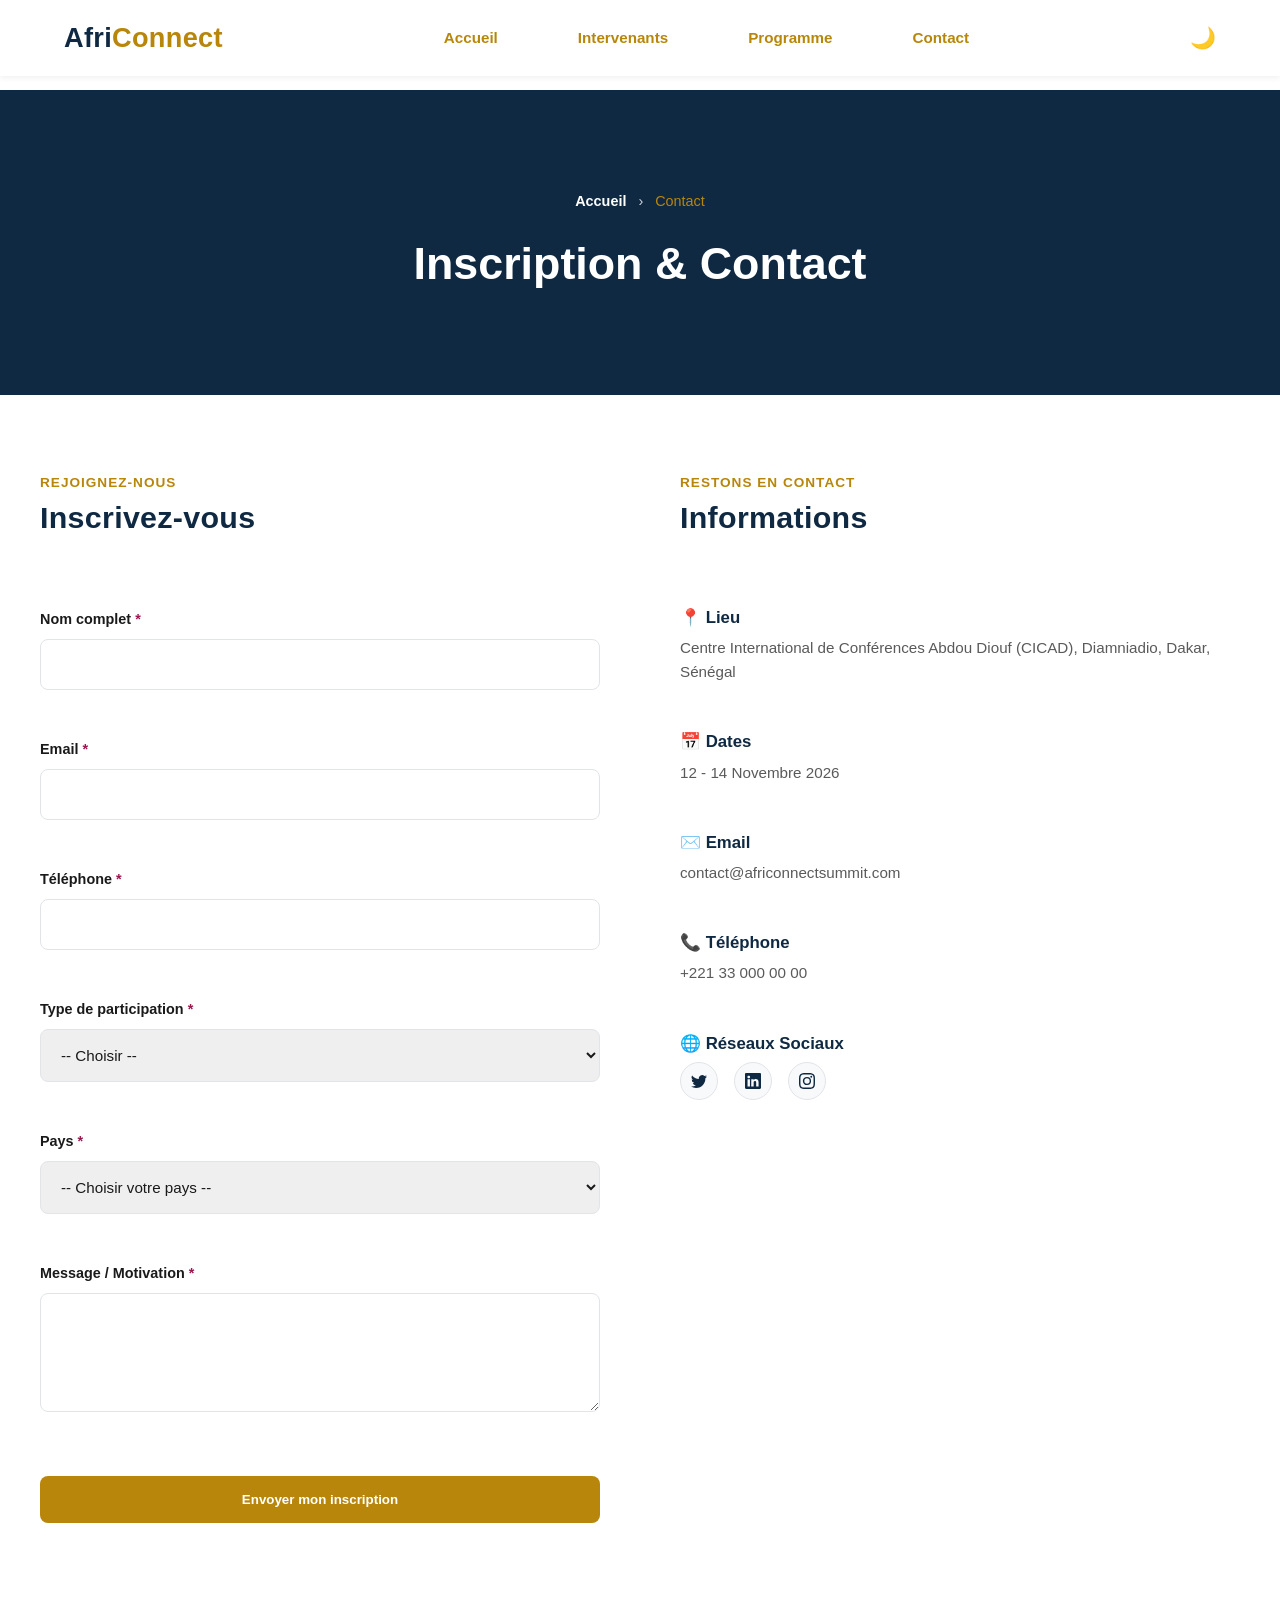
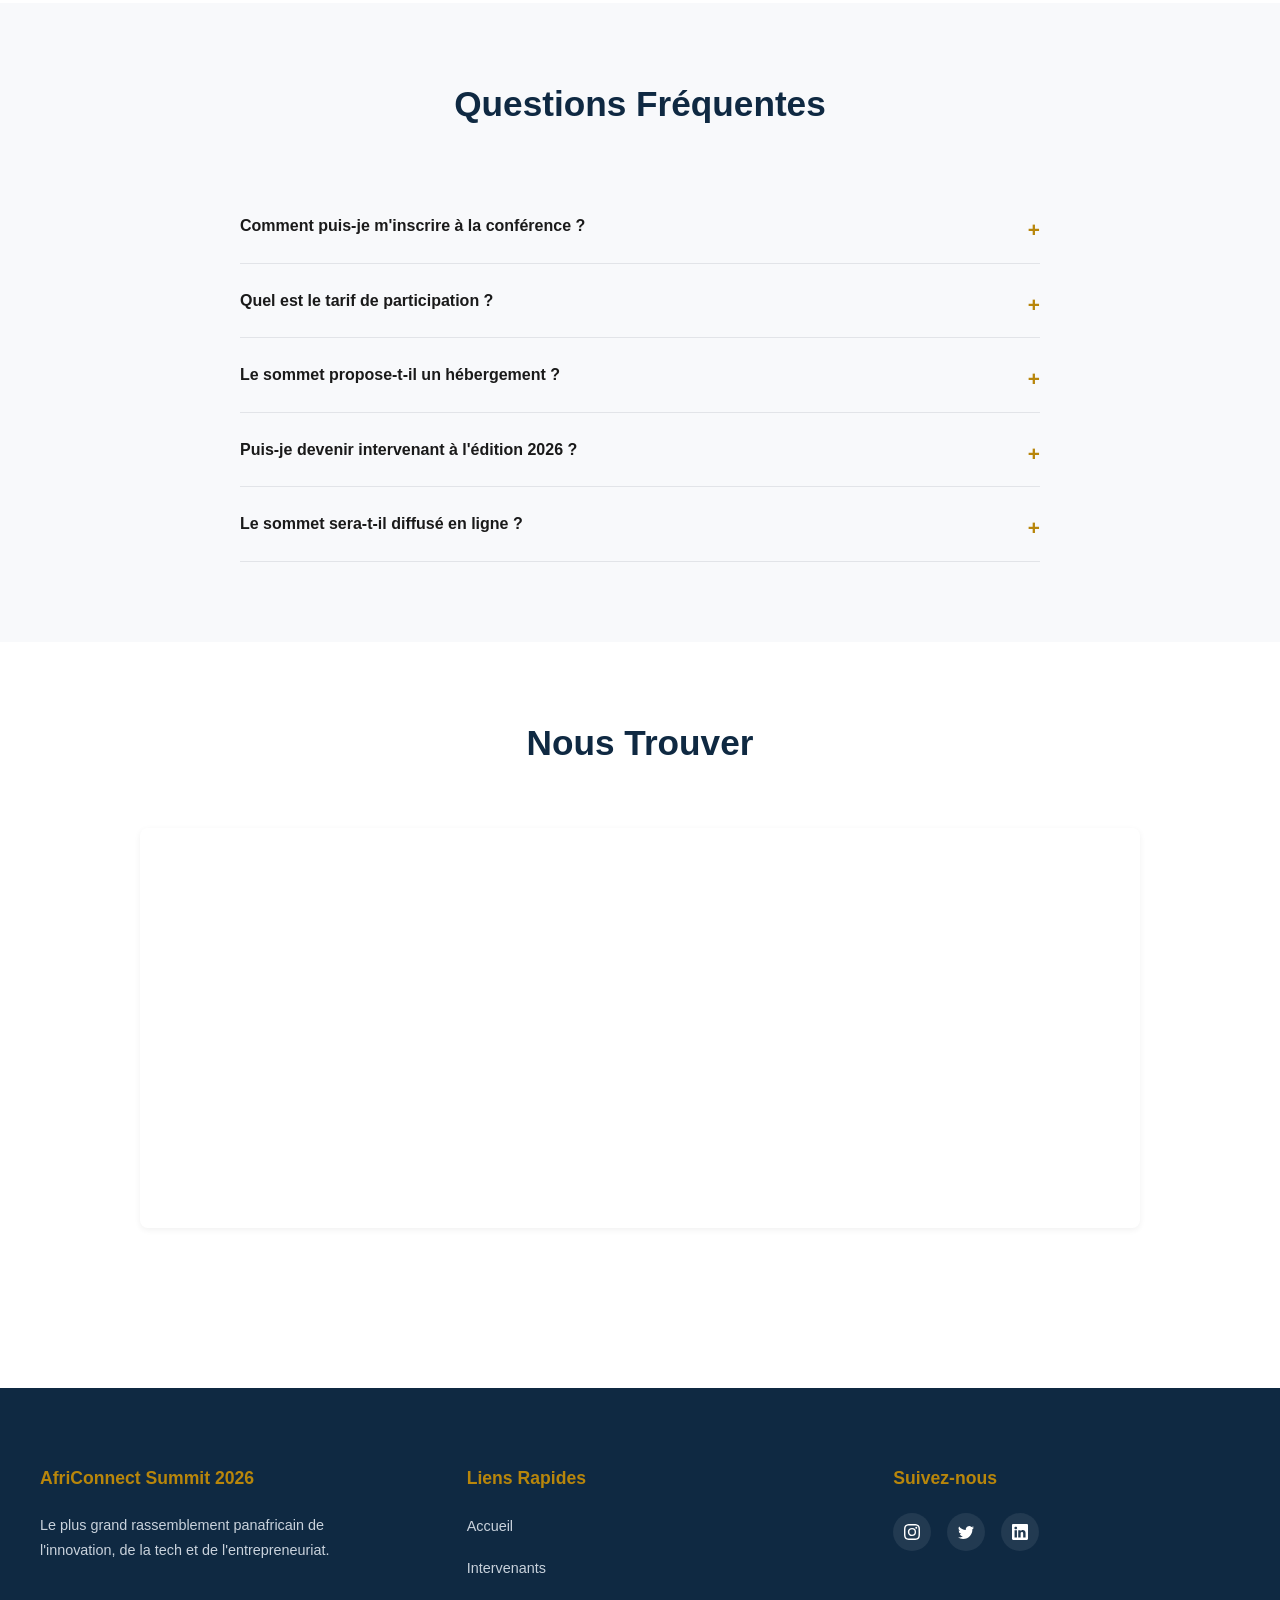
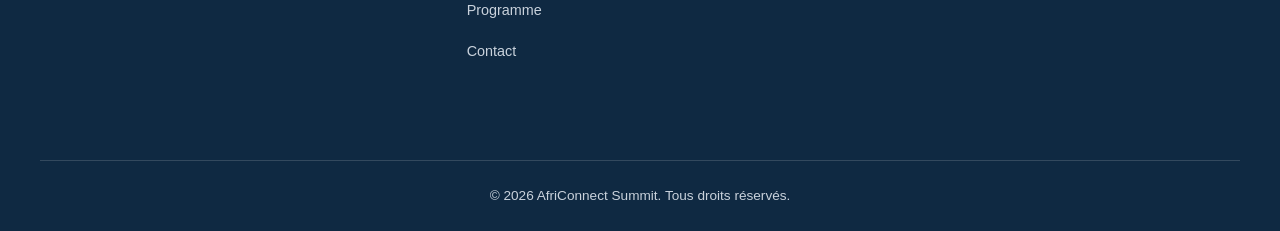
==== commit c588576d: "Finalisation : corrections responsive, optimisation du code et commentaires" ====
--- a/contact.html
+++ b/contact.html
@@ -11,10 +11,7 @@
  <header class="navbar" id="navbar">
   <div class="navbar-container">
 
-    <!-- Logo -->
-     <!-- <img src="images/lg1.jpg.jpeg " width="70" height="70" alt=""> -->
-    <!-- <h1>Afri Connect</h1> -->
-     <h1 class="navbar-logo"><span class="logo-afri">Afri</span><span class="logo-connect">Connect</span></h1>
+    <div class="navbar-logo"><span class="logo-afri">Afri</span><span class="logo-connect">Connect</span></div>
 
     <!-- Liens de navigation (desktop) -->
     <nav class="navbar-links" id="navbar-links">
@@ -53,7 +50,8 @@
   </div>
 </section>
 
-<section class="section-inscription" id="section-inscription">
+<section class="section-inscription fade-in" id="section-inscription">
+  <h2 class="titre-cache">Formulaire d'inscription et informations de contact</h2>
   <div class="conteneur-inscription">
 
     <!-- Colonne gauche : formulaire -->
@@ -171,7 +169,7 @@
 
 <!-- FAQ -->
 
-<section class="faq" id="faq">
+<section class="faq fade-in" id="faq">
   <div class="entete-section">
     <h2>Questions Fréquentes</h2>
   </div>
@@ -232,7 +230,7 @@
 </section>
 
 <!-- localisation -->
-<section class="carte-localisation" id="carte-localisation">
+<section class="carte-localisation fade-in" id="carte-localisation">
   <div class="entete-section">
     <h2>Nous Trouver</h2>
   </div>
@@ -279,13 +277,12 @@
         <a href="#"><svg xmlns="http://www.w3.org/2000/svg" width="16" height="16" fill="currentColor" class="bi bi-instagram" viewBox="0 0 16 16">
   <path d="M8 0C5.829 0 5.556.01 4.703.048 3.85.088 3.269.222 2.76.42a3.9 3.9 0 0 0-1.417.923A3.9 3.9 0 0 0 .42 2.76C.222 3.268.087 3.85.048 4.7.01 5.555 0 5.827 0 8.001c0 2.172.01 2.444.048 3.297.04.852.174 1.433.372 1.942.205.526.478.972.923 1.417.444.445.89.719 1.416.923.51.198 1.09.333 1.942.372C5.555 15.99 5.827 16 8 16s2.444-.01 3.298-.048c.851-.04 1.434-.174 1.943-.372a3.9 3.9 0 0 0 1.416-.923c.445-.445.718-.891.923-1.417.197-.509.332-1.09.372-1.942C15.99 10.445 16 10.173 16 8s-.01-2.445-.048-3.299c-.04-.851-.175-1.433-.372-1.941a3.9 3.9 0 0 0-.923-1.417A3.9 3.9 0 0 0 13.24.42c-.51-.198-1.092-.333-1.943-.372C10.443.01 10.172 0 7.998 0zm-.717 1.442h.718c2.136 0 2.389.007 3.232.046.78.035 1.204.166 1.486.275.373.145.64.319.92.599s.453.546.598.92c.11.281.24.705.275 1.485.039.843.047 1.096.047 3.231s-.008 2.389-.047 3.232c-.035.78-.166 1.203-.275 1.485a2.5 2.5 0 0 1-.599.919c-.28.28-.546.453-.92.598-.28.11-.704.24-1.485.276-.843.038-1.096.047-3.232.047s-2.39-.009-3.233-.047c-.78-.036-1.203-.166-1.485-.276a2.5 2.5 0 0 1-.92-.598 2.5 2.5 0 0 1-.6-.92c-.109-.281-.24-.705-.275-1.485-.038-.843-.046-1.096-.046-3.233s.008-2.388.046-3.231c.036-.78.166-1.204.276-1.486.145-.373.319-.64.599-.92s.546-.453.92-.598c.282-.11.705-.24 1.485-.276.738-.034 1.024-.044 2.515-.045zm4.988 1.328a.96.96 0 1 0 0 1.92.96.96 0 0 0 0-1.92m-4.27 1.122a4.109 4.109 0 1 0 0 8.217 4.109 4.109 0 0 0 0-8.217m0 1.441a2.667 2.667 0 1 1 0 5.334 2.667 2.667 0 0 1 0-5.334"/>
 </svg></a>
-        <a href="#" ><svg xmlns="http://www.w3.org/2000/svg" width="16" height="16" fill="currentColor" class="bi bi-twitter" viewBox="0 0 16 16">
+        <a href="#"><svg xmlns="http://www.w3.org/2000/svg" width="16" height="16" fill="currentColor" class="bi bi-twitter" viewBox="0 0 16 16">
   <path d="M5.026 15c6.038 0 9.341-5.003 9.341-9.334q.002-.211-.006-.422A6.7 6.7 0 0 0 16 3.542a6.7 6.7 0 0 1-1.889.518 3.3 3.3 0 0 0 1.447-1.817 6.5 6.5 0 0 1-2.087.793A3.286 3.286 0 0 0 7.875 6.03a9.32 9.32 0 0 1-6.767-3.429 3.29 3.29 0 0 0 1.018 4.382A3.3 3.3 0 0 1 .64 6.575v.045a3.29 3.29 0 0 0 2.632 3.218 3.2 3.2 0 0 1-.865.115 3 3 0 0 1-.614-.057 3.28 3.28 0 0 0 3.067 2.277A6.6 6.6 0 0 1 .78 13.58a6 6 0 0 1-.78-.045A9.34 9.34 0 0 0 5.026 15"/>
 </svg></a>
-        <a href="#" ><svg xmlns="http://www.w3.org/2000/svg" width="16" height="16" fill="currentColor" class="bi bi-linkedin" viewBox="0 0 16 16">
+        <a href="#"><svg xmlns="http://www.w3.org/2000/svg" width="16" height="16" fill="currentColor" class="bi bi-linkedin" viewBox="0 0 16 16">
   <path d="M0 1.146C0 .513.526 0 1.175 0h13.65C15.474 0 16 .513 16 1.146v13.708c0 .633-.526 1.146-1.175 1.146H1.175C.526 16 0 15.487 0 14.854zm4.943 12.248V6.169H2.542v7.225zm-1.2-8.212c.837 0 1.358-.554 1.358-1.248-.015-.709-.52-1.248-1.342-1.248S2.4 3.226 2.4 3.934c0 .694.521 1.248 1.327 1.248zm4.908 8.212V9.359c0-.216.016-.432.08-.586.173-.431.568-.878 1.232-.878.869 0 1.216.662 1.216 1.634v3.865h2.401V9.25c0-2.22-1.184-3.252-2.764-3.252-1.274 0-1.845.7-2.165 1.193v.025h-.016l.016-.025V6.169h-2.4c.03.678 0 7.225 0 7.225z"/>
 </svg></a>
-        
       </div>
     </div>
 
@@ -293,20 +290,16 @@
 
   <!-- Copyright -->
   <div class="copyright">
-    <marquee >
     <p>&copy; <span id="annee-actuelle">2026</span> AfriConnect Summit. Tous droits réservés.</p>
   </div>
-  </marquee>
+
   <!-- Bouton retour en haut -->
   <button class="bouton-retour-haut" id="bouton-retour-haut" aria-label="Retour en haut">
     ⬆
   </button>
 
 </footer>
-<script
-src="https://cdn.jsdelivr.net/npm/bootstrap@5.3.0/dist/js/bootstrap.bundle.min.js"
-></script>
-<!-- Votre script JavaScript -->
+
 <script src="js/main.js"></script>
 </body>
 </html>
--- a/css/style.css
+++ b/css/style.css
@@ -1388,4 +1388,397 @@
   text-transform: uppercase;
   letter-spacing: 1px;
   margin-bottom: var(--espacement-xs);
+}
+
+
+/* =========================================
+   RESPONSIVE GÉNÉRAL — TABLETTE (≤ 1024px)
+   ========================================= */
+@media (max-width: 1024px) {
+
+  .stats-container {
+    grid-template-columns: repeat(2, 1fr);
+  }
+
+  .grille-intervenants {
+    grid-template-columns: repeat(2, 1fr);
+  }
+
+  .conteneur-grille-intervenants {
+    grid-template-columns: repeat(2, 1fr);
+  }
+
+  .hero-grid {
+    grid-template-columns: 1fr;
+    text-align: center;
+  }
+
+  .hero-texte {
+    text-align: center;
+  }
+
+  .hero-subtitle {
+    margin-left: auto;
+    margin-right: auto;
+  }
+
+  .hero-buttons {
+    justify-content: center;
+  }
+
+  .hero-visuel {
+    margin-top: var(--espacement-lg);
+  }
+
+  .conteneur-arguments {
+    grid-template-columns: 1fr;
+  }
+
+  .argument:nth-child(1) {
+    grid-row: auto;
+  }
+
+  .conteneur-inscription {
+    flex-direction: column;
+  }
+}
+
+/* =========================================
+   RESPONSIVE GÉNÉRAL — MOBILE (≤ 768px)
+   ========================================= */
+@media (max-width: 768px) {
+
+  /* Navbar */
+  .navbar-links {
+    position: fixed;
+    top: 70px;
+    left: 0;
+    width: 100%;
+    background-color: var(--couleur-fond);
+    flex-direction: column;
+    gap: var(--espacement-md);
+    padding: var(--espacement-lg) 0;
+    transform: translateY(-150%);
+    opacity: 0;
+    transition: var(--transition-defaut);
+    box-shadow: var(--ombre-defaut);
+  }
+
+  .navbar-links.ouvert {
+    transform: translateY(0);
+    opacity: 1;
+  }
+
+  .burger {
+    display: flex;
+  }
+
+  /* Hero */
+  .hero-title {
+    font-size: 2.2rem;
+  }
+
+  .hero-interne-titre {
+    font-size: 2rem;
+  }
+
+  /* Chiffres clés */
+  .stats-container {
+    grid-template-columns: repeat(2, 1fr);
+    gap: var(--espacement-md);
+  }
+
+  .stat-number,
+  .stat-suffix {
+    font-size: 2.2rem;
+  }
+
+  /* Intervenants (accueil + page) */
+  .grille-intervenants,
+  .conteneur-grille-intervenants {
+    grid-template-columns: 1fr;
+  }
+
+  /* Sponsors */
+  .conteneur-logos {
+    gap: var(--espacement-md);
+  }
+
+  .logo-or {
+    width: 160px;
+    height: 100px;
+  }
+
+  .logo-argent {
+    width: 130px;
+    height: 80px;
+  }
+
+  .logo-bronze {
+    width: 90px;
+    height: 60px;
+  }
+
+  /* Programme : onglets et tableau */
+  .onglets-boutons {
+    gap: var(--espacement-sm);
+    flex-wrap: wrap;
+  }
+
+  .onglet-btn {
+    padding: var(--espacement-xs) var(--espacement-sm);
+    font-size: 0.85rem;
+  }
+
+  .tableau-planning {
+    font-size: 0.8rem;
+  }
+
+  .tableau-planning th,
+  .tableau-planning td {
+    padding: var(--espacement-sm);
+  }
+
+  /* Thématiques */
+  .grille-thematiques {
+    grid-template-columns: 1fr;
+  }
+
+  /* Filtres intervenants */
+  .boutons-filtre {
+    gap: var(--espacement-xs);
+  }
+
+  .filtre-btn {
+    font-size: 0.85rem;
+    padding: var(--espacement-xs) var(--espacement-sm);
+  }
+
+  /* Footer */
+  .conteneur-footer {
+    flex-direction: column;
+    gap: var(--espacement-lg);
+  }
+
+  /* Carte Google Maps */
+  .google-map {
+    height: 280px;
+  }
+}
+
+/* =========================================
+   RESPONSIVE — PETIT MOBILE (≤ 480px)
+   ========================================= */
+@media (max-width: 480px) {
+
+  .hero-title {
+    font-size: 1.8rem;
+  }
+
+  .countdown {
+    grid-template-columns: repeat(2, 1fr);
+    gap: var(--espacement-md);
+  }
+
+  .countdown-number {
+    font-size: 2rem;
+  }
+
+  .stats-container {
+    grid-template-columns: 1fr;
+  }
+
+  .navbar-logo {
+    font-size: 1.4rem;
+  }
+
+  .tableau-planning {
+    display: block;
+    overflow-x: auto;
+    white-space: nowrap;
+  }
+}
+
+
+/* ===== NAVBAR AU SCROLL (shrink + ombre renforcée) ===== */
+.navbar-scrolled {
+  padding: 0;
+  box-shadow: 0 4px 16px rgba(0, 0, 0, 0.1);
+}
+
+.navbar-scrolled .navbar-container {
+  padding: var(--espacement-xs) var(--espacement-md);
+}
+
+.navbar-scrolled .navbar-logo {
+  font-size: 1.4rem;
+}
+
+/* ===== DARK MODE ===== */
+body.dark-mode {
+  --couleur-fond: #121826;
+  --couleur-fond-alt: #1c2534;
+  --couleur-texte: #e8eaed;
+  --couleur-texte-clair: #a0a8b5;
+  --couleur-bordure: #2c3648;
+}
+
+body.dark-mode .navbar {
+  background-color: var(--couleur-fond);
+}
+
+body.dark-mode .nav-link {
+  color: var(--couleur-secondaire);
+}
+
+body.dark-mode .nav-link:hover {
+  background-color: var(--couleur-fond-alt);
+  color: #ffffff;
+}
+
+body.dark-mode .argument,
+body.dark-mode .carte-intervenant,
+body.dark-mode .carte-thematique,
+body.dark-mode .logo-sponsor {
+  background-color: var(--couleur-fond-alt);
+  border-color: var(--couleur-bordure);
+}
+
+body.dark-mode .nom-intervenant,
+body.dark-mode .argument-titre,
+body.dark-mode .thematique-titre,
+body.dark-mode .entete-section h2 {
+  color: #ffffff;
+}
+
+body.dark-mode .tableau-planning {
+  background-color: var(--couleur-fond-alt);
+}
+
+body.dark-mode .tableau-planning .ligne-paire {
+  background-color: #1c2534;
+}
+
+body.dark-mode .tableau-planning .ligne-impaire {
+  background-color: #121826;
+}
+
+body.dark-mode .tableau-planning td {
+  color: var(--couleur-texte);
+  border-bottom-color: var(--couleur-bordure);
+}
+
+body.dark-mode .groupe-champ input,
+body.dark-mode .groupe-champ select,
+body.dark-mode .groupe-champ textarea {
+  background-color: var(--couleur-fond-alt);
+  border-color: var(--couleur-bordure);
+  color: var(--couleur-texte);
+}
+
+body.dark-mode .question-titre {
+  color: var(--couleur-texte);
+}
+
+body.dark-mode .faq {
+  background-color: var(--couleur-fond-alt);
+}
+
+body.dark-mode .question {
+  border-bottom-color: var(--couleur-bordure);
+}
+
+
+
+/* ===== FADE IN AU SCROLL - GÉNÉRAL ===== */
+.fade-in {
+  opacity: 0;
+  transform: translateY(30px);
+  transition: opacity 0.8s ease, transform 0.8s ease;
+}
+
+.fade-in.visible {
+  opacity: 1;
+  transform: translateY(0);
+}
+
+/* ===== TITRE CACHÉ (accessibilité) ===== */
+.titre-cache {
+  position: absolute;
+  width: 1px;
+  height: 1px;
+  padding: 0;
+  margin: -1px;
+  overflow: hidden;
+  clip: rect(0, 0, 0, 0);
+  white-space: nowrap;
+  border: 0;
+}
+
+/* ===== CHIFFRES CLÉS ===== */
+.stats {
+  padding: var(--espacement-xl) var(--espacement-md);
+  background-color: var(--couleur-fond-alt);
+}
+
+.stats-container {
+  max-width: 1200px;
+  margin: 0 auto;
+  display: grid;
+  grid-template-columns: repeat(4, 1fr);
+  gap: var(--espacement-lg);
+  text-align: center;
+}
+
+.stat-item {
+  display: flex;
+  flex-direction: column;
+  align-items: center;
+}
+
+.stat-number {
+  font-size: 2.8rem;
+  font-weight: 800;
+  color: var(--couleur-primaire);
+  font-family: var(--police-titres);
+  line-height: 1;
+}
+
+.stat-label {
+  margin-top: var(--espacement-sm);
+  color: var(--couleur-texte-clair);
+  font-weight: 600;
+  font-size: 0.95rem;
+  text-transform: uppercase;
+  letter-spacing: 0.5px;
+}
+
+/* ===== TITRE CACHÉ (accessibilité) ===== */
+.titre-cache {
+  position: absolute;
+  width: 1px;
+  height: 1px;
+  padding: 0;
+  margin: -1px;
+  overflow: hidden;
+  clip: rect(0, 0, 0, 0);
+  white-space: nowrap;
+  border: 0;
+}
+
+/* ===== RESPONSIVE ===== */
+@media (max-width: 1024px) {
+  .stats-container {
+    grid-template-columns: repeat(2, 1fr);
+  }
+}
+
+@media (max-width: 480px) {
+  .stats-container {
+    grid-template-columns: 1fr;
+  }
+
+  .stat-number {
+    font-size: 2.2rem;
+  }
 }
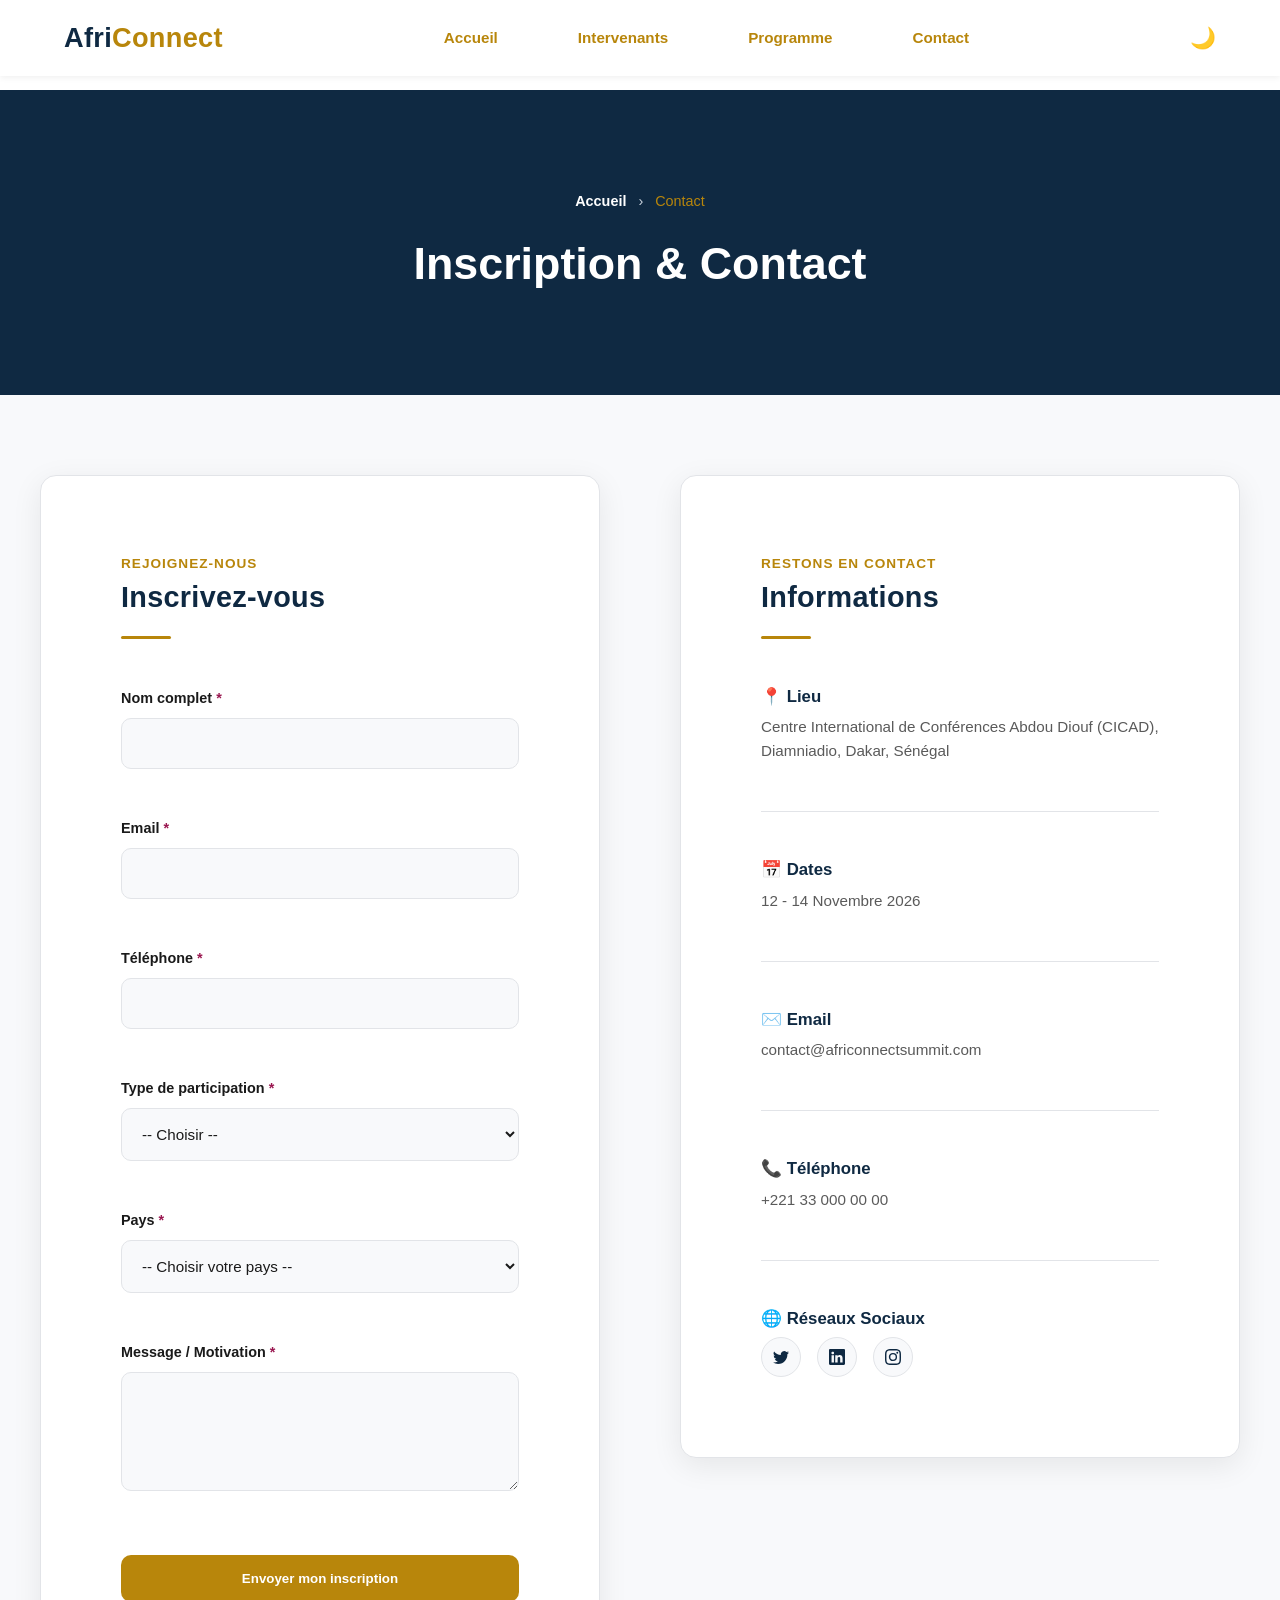
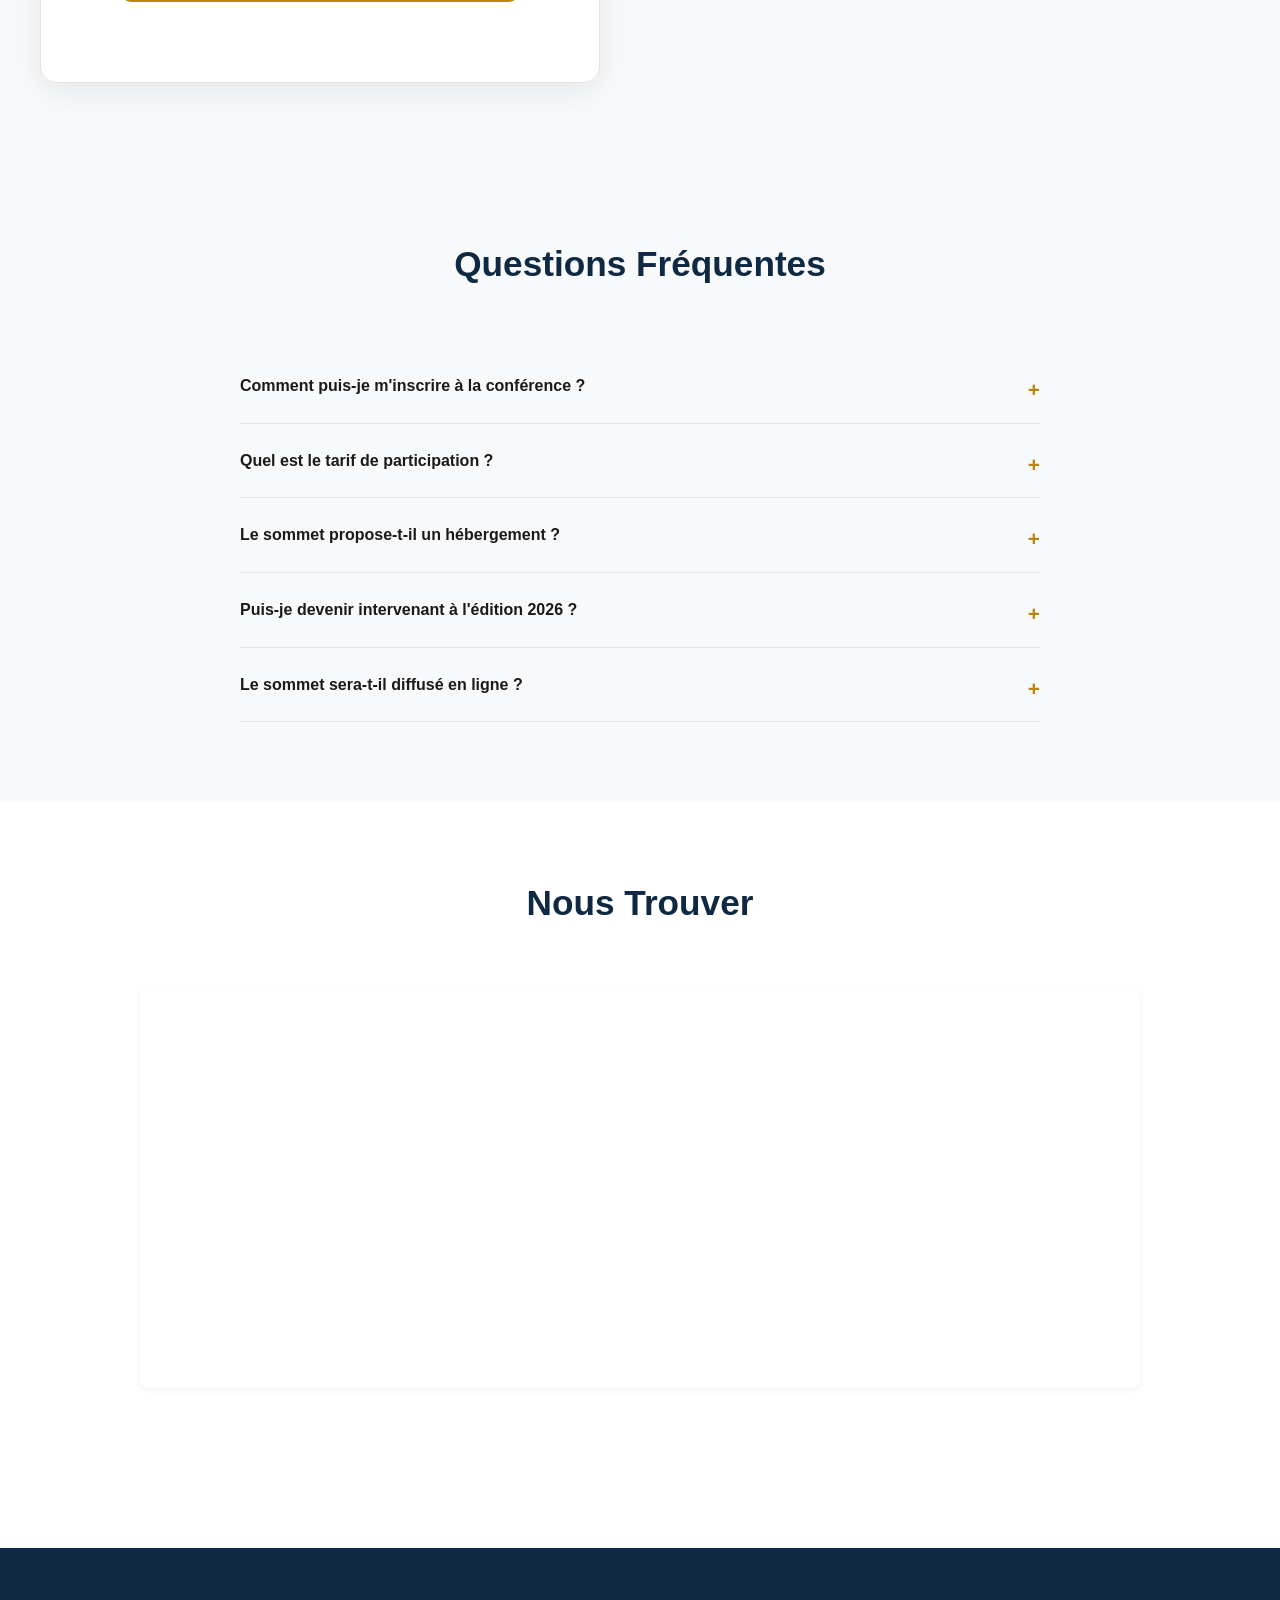
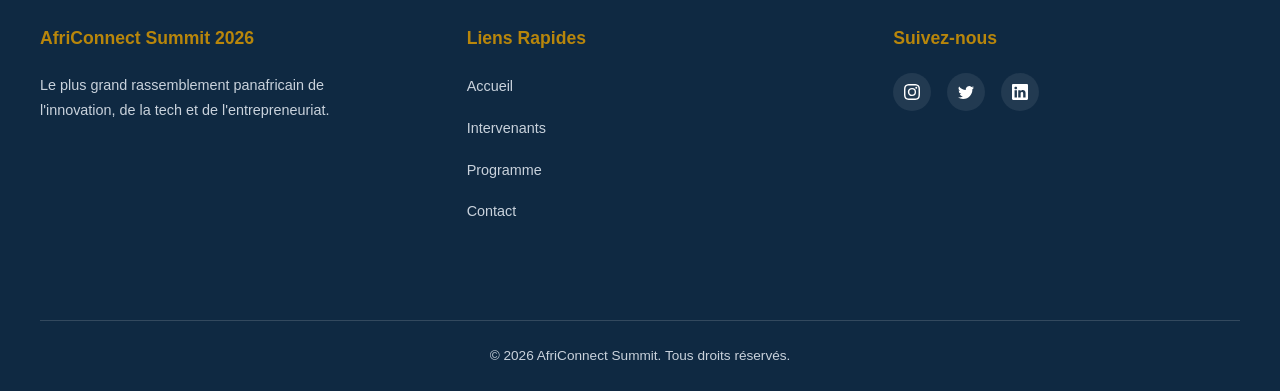
==== commit ade14092: "deploiement" ====
--- a/contact.html
+++ b/contact.html
@@ -294,9 +294,9 @@
   </div>
 
   <!-- Bouton retour en haut -->
-  <button class="bouton-retour-haut" id="bouton-retour-haut" aria-label="Retour en haut">
-    ⬆
-  </button>
+ <button class="bouton-retour-haut" id="bouton-retour-haut" aria-label="Retour en haut">
+  <span class="fleche-haut"></span>
+</button>
 
 </footer>
 
--- a/css/style.css
+++ b/css/style.css
@@ -1739,7 +1739,7 @@
 .stat-number {
   font-size: 2.8rem;
   font-weight: 800;
-  color: var(--couleur-primaire);
+  color: rgb(215, 160, 57);
   font-family: var(--police-titres);
   line-height: 1;
 }
@@ -1781,4 +1781,237 @@
   .stat-number {
     font-size: 2.2rem;
   }
+}
+
+/* ===== SECTION INSCRIPTION EN CARTES ===== */
+.section-inscription {
+  padding: var(--espacement-xl) var(--espacement-md);
+  background-color: var(--couleur-fond-alt);
+}
+
+.conteneur-inscription {
+  max-width: 1200px;
+  margin: 0 auto;
+  display: flex;
+  gap: var(--espacement-xl);
+  align-items: flex-start;
+}
+
+.colonne-formulaire,
+.colonne-informations {
+  flex: 1;
+  background-color: var(--couleur-fond);
+  border-radius: 16px;
+  padding: var(--espacement-xl);
+  box-shadow: 0 8px 30px rgba(0, 0, 0, 0.08);
+  border: 1px solid var(--couleur-bordure);
+  transition: var(--transition-defaut);
+}
+
+.colonne-formulaire:hover,
+.colonne-informations:hover {
+  box-shadow: 0 12px 40px rgba(0, 0, 0, 0.12);
+}
+
+.colonne-formulaire h2,
+.colonne-informations h2 {
+  color: var(--couleur-primaire);
+  font-size: 1.8rem;
+  font-weight: 800;
+  margin-bottom: var(--espacement-lg);
+  position: relative;
+  padding-bottom: var(--espacement-md);
+}
+
+.colonne-formulaire h2::after,
+.colonne-informations h2::after {
+  content: '';
+  position: absolute;
+  bottom: 0;
+  left: 0;
+  width: 50px;
+  height: 3px;
+  background-color: var(--couleur-secondaire);
+  border-radius: 2px;
+}
+
+/* ===== CHAMPS DU FORMULAIRE ===== */
+.groupe-champ {
+  margin-bottom: var(--espacement-md);
+  display: flex;
+  flex-direction: column;
+}
+
+.groupe-champ label {
+  font-weight: 600;
+  font-size: 0.9rem;
+  color: var(--couleur-texte);
+  margin-bottom: var(--espacement-xs);
+}
+
+.requis {
+  color: var(--couleur-accent);
+}
+
+.groupe-champ input,
+.groupe-champ select,
+.groupe-champ textarea {
+  padding: var(--espacement-sm);
+  border: 1.5px solid var(--couleur-bordure);
+  border-radius: 10px;
+  font-size: 0.95rem;
+  color: var(--couleur-texte);
+  background-color: var(--couleur-fond-alt);
+  transition: var(--transition-defaut);
+}
+
+.groupe-champ input:focus,
+.groupe-champ select:focus,
+.groupe-champ textarea:focus {
+  outline: none;
+  border-color: var(--couleur-primaire);
+  background-color: var(--couleur-fond);
+  box-shadow: 0 0 0 3px rgba(15, 41, 66, 0.08);
+}
+
+.groupe-champ input.valide,
+.groupe-champ select.valide,
+.groupe-champ textarea.valide {
+  border-color: #2e7d32;
+}
+
+.groupe-champ input.invalide,
+.groupe-champ select.invalide,
+.groupe-champ textarea.invalide {
+  border-color: #c62828;
+}
+
+.message-erreur {
+  color: #c62828;
+  font-size: 0.8rem;
+  margin-top: var(--espacement-xs);
+  min-height: 16px;
+}
+
+.message-succes {
+  display: none;
+  background-color: #e8f5e9;
+  color: #2e7d32;
+  padding: var(--espacement-sm);
+  border-radius: 10px;
+  margin-top: var(--espacement-md);
+  font-size: 0.9rem;
+  text-align: center;
+}
+
+.message-succes.visible {
+  display: block;
+}
+
+#formulaire-inscription button[type="submit"] {
+  width: 100%;
+  margin-top: var(--espacement-sm);
+  padding: var(--espacement-sm) var(--espacement-lg);
+  border-radius: 10px;
+}
+
+/* ===== BLOCS D'INFORMATIONS ===== */
+.bloc-info {
+  margin-bottom: var(--espacement-lg);
+  padding-bottom: var(--espacement-lg);
+  border-bottom: 1px solid var(--couleur-bordure);
+}
+
+.bloc-info:last-child {
+  border-bottom: none;
+  margin-bottom: 0;
+  padding-bottom: 0;
+}
+
+.bloc-info h3 {
+  color: var(--couleur-primaire);
+  font-size: 1.05rem;
+  margin-bottom: var(--espacement-xs);
+}
+
+.bloc-info p {
+  color: var(--couleur-texte-clair);
+  font-size: 0.95rem;
+  line-height: 1.6;
+}
+
+.colonne-informations .reseaux-sociaux {
+  display: flex;
+  gap: var(--espacement-sm);
+}
+
+.colonne-informations .icone-sociale {
+  width: 40px;
+  height: 40px;
+  display: flex;
+  align-items: center;
+  justify-content: center;
+  background-color: var(--couleur-fond-alt);
+  border: 1px solid var(--couleur-bordure);
+  border-radius: 50%;
+  color: var(--couleur-primaire);
+  transition: var(--transition-defaut);
+}
+
+.colonne-informations .icone-sociale:hover {
+  background-color: var(--couleur-secondaire);
+  color: #ffffff;
+  border-color: var(--couleur-secondaire);
+  transform: translateY(-3px);
+}
+
+/* ===== RESPONSIVE ===== */
+@media (max-width: 900px) {
+  .conteneur-inscription {
+    flex-direction: column;
+  }
+
+  .colonne-formulaire,
+  .colonne-informations {
+    padding: var(--espacement-lg);
+  }
+}
+
+
+.bouton-retour-haut {
+  position: fixed;
+  bottom: 30px;
+  right: 30px;
+  width: 48px;
+  height: 48px;
+  background-color: var(--couleur-secondaire);
+  border-radius: 50%;
+  display: flex;
+  align-items: center;
+  justify-content: center;
+  box-shadow: var(--ombre-defaut);
+  opacity: 0;
+  visibility: hidden;
+  transition: var(--transition-defaut);
+  z-index: 999;
+}
+
+.bouton-retour-haut.visible {
+  opacity: 1;
+  visibility: visible;
+}
+
+.bouton-retour-haut:hover {
+  background-color: #96700a;
+  transform: translateY(-4px);
+}
+
+/* Flèche dessinée en CSS pur, sans emoji */
+.fleche-haut {
+  width: 10px;
+  height: 10px;
+  border-top: 3px solid #ffffff;
+  border-right: 3px solid #ffffff;
+  transform: rotate(-45deg);
+  margin-top: 4px;
 }
